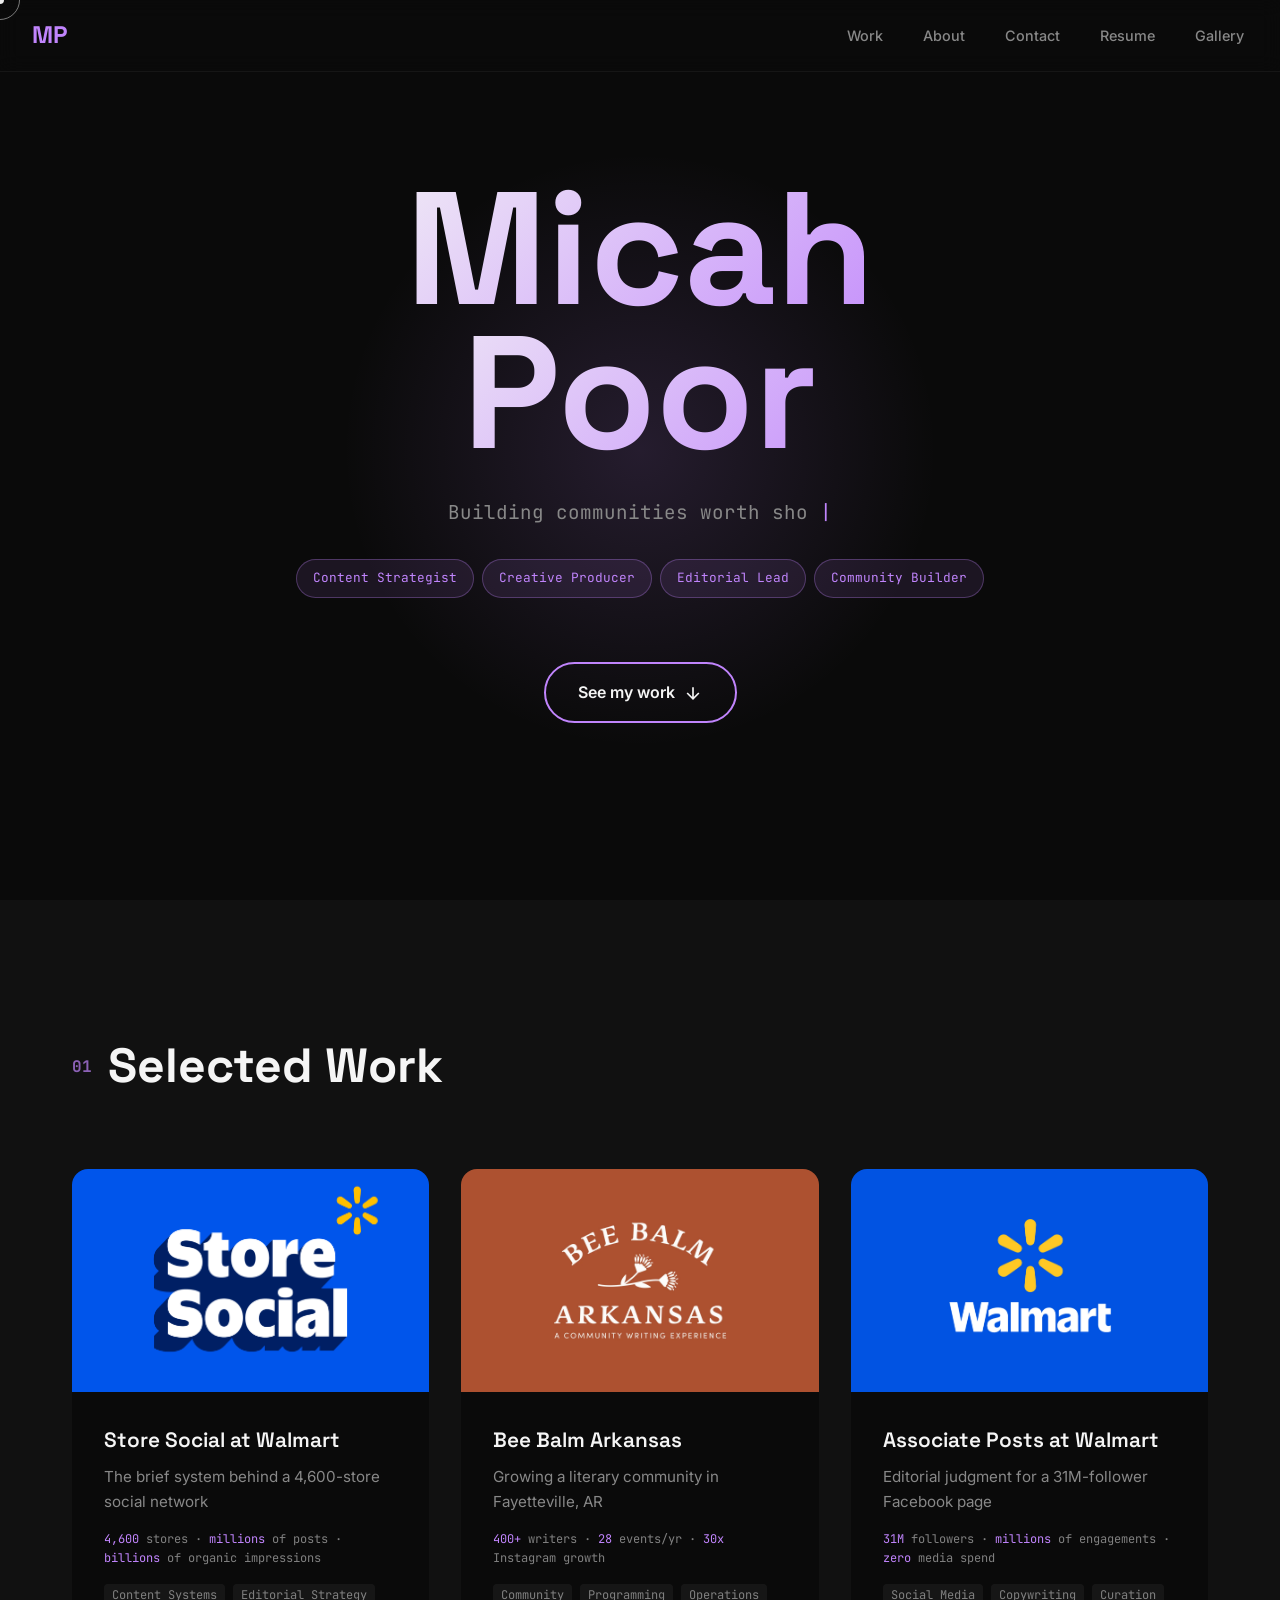
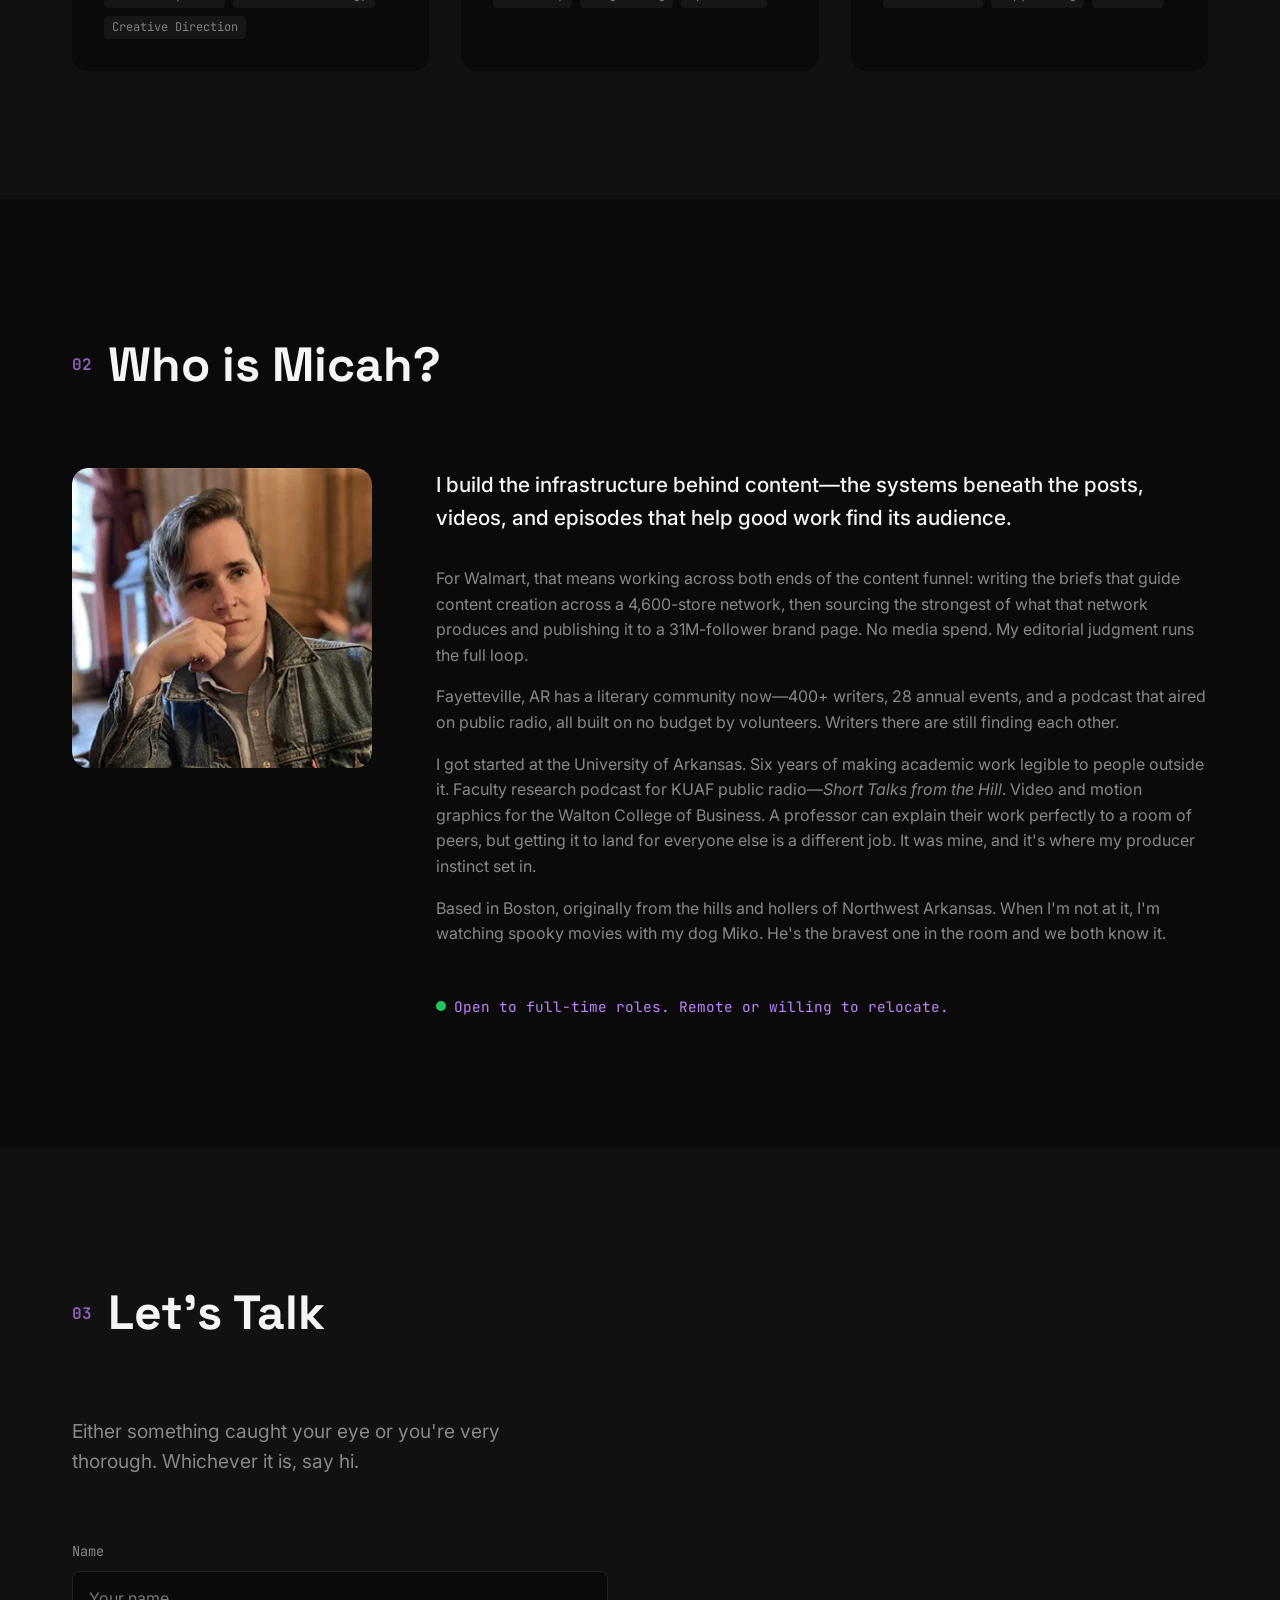
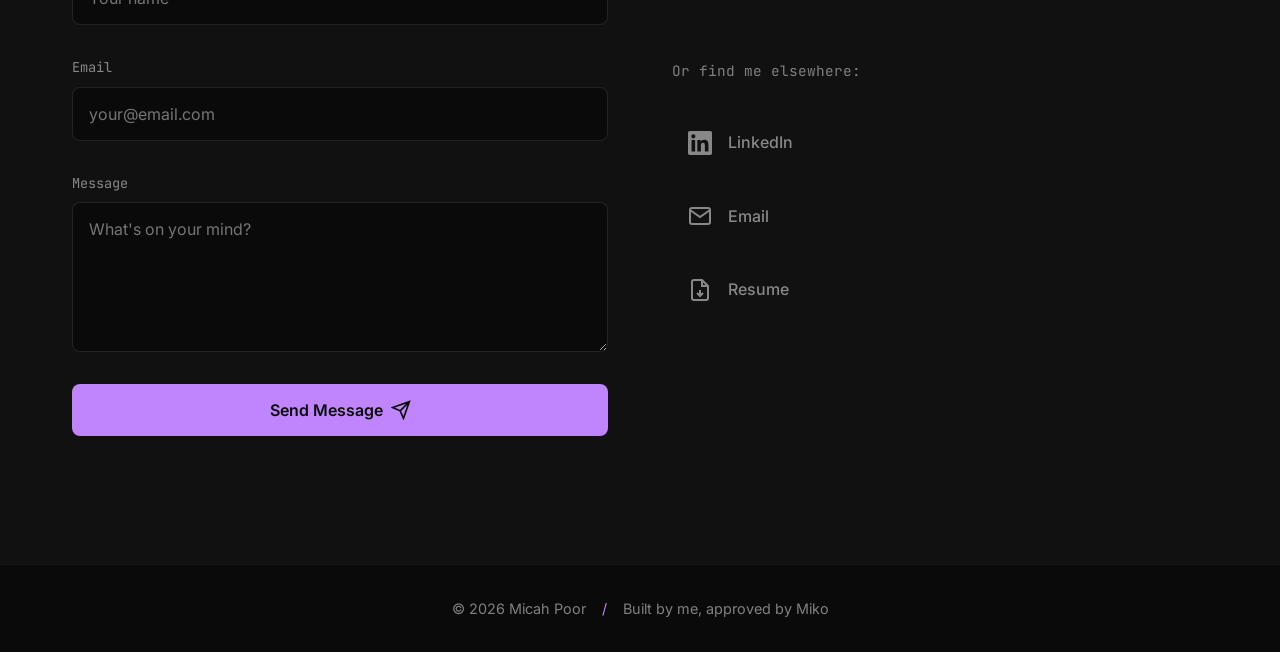
==== index.html @ 6f949e1d "Associate Posts subhead: Curation & Copywriting Co-Authored-By: Claude Opus 5.5 <noreply@anthropic.c" ====
<!DOCTYPE html>
<html lang="en">
<head>
    <meta charset="UTF-8">
    <meta name="viewport" content="width=device-width, initial-scale=1.0">
    <title>Micah Poor | Content Strategist & Producer</title>
    <meta name="description" content="Content strategist and creative producer. I build the editorial systems behind content and social media—the briefs, the brand voice, and the operations underneath. Based in Boston.">
    <meta property="og:title" content="Micah Poor | Content Strategist & Producer">
    <meta property="og:description" content="Content strategist and creative producer. I build the editorial systems behind content and social media—the briefs, the brand voice, and the operations underneath.">
    <meta property="og:type" content="website">
    <meta property="og:url" content="https://www.micahpoor.com">
    <meta property="og:image" content="https://www.micahpoor.com/assets/projects/og-v1.png">
    <meta property="og:image:width" content="1201">
    <meta property="og:image:height" content="631">
    <meta property="og:image:alt" content="Micah Poor—Content Strategist &amp; Producer">
    <meta name="twitter:card" content="summary_large_image">
    <meta name="twitter:title" content="Micah Poor | Content Strategist &amp; Producer">
    <meta name="twitter:description" content="Content strategist and creative producer. I build the editorial systems behind content and social media—the briefs, the brand voice, and the operations underneath.">
    <meta name="twitter:image" content="https://www.micahpoor.com/assets/projects/og-v1.png">
    <meta name="theme-color" content="#0a0a0a">
    <link rel="canonical" href="https://www.micahpoor.com/">
    <link rel="icon" href="/favicon.svg" type="image/svg+xml">
    <link rel="apple-touch-icon" href="/apple-touch-icon.png">
    <script type="application/ld+json">
    {
        "@context": "https://schema.org",
        "@type": "Person",
        "name": "Micah Poor",
        "url": "https://www.micahpoor.com",
        "jobTitle": "Content Strategist & Creative Producer",
        "address": {"@type": "PostalAddress", "addressLocality": "Boston", "addressRegion": "MA"},
        "alumniOf": "University of Arkansas",
        "sameAs": ["https://linkedin.com/in/micah-p"]
    }
    </script>
    <link rel="preconnect" href="https://fonts.googleapis.com">
    <link rel="preconnect" href="https://fonts.gstatic.com" crossorigin>
    <link href="https://fonts.googleapis.com/css2?family=Space+Grotesk:wght@400;500;600;700&family=Inter:wght@400;500;600&family=JetBrains+Mono:wght@400;500&display=swap" rel="stylesheet">
    <link rel="stylesheet" href="css/styles.css?v=20261011">
</head>
<body>
    <a href="#main" class="skip-link">Skip to content</a>

    <!-- Custom Cursor -->
    <div class="cursor" aria-hidden="true">
        <div class="cursor-dot"></div>
        <div class="cursor-ring"></div>
    </div>

    <!-- Navigation -->
    <nav class="nav">
        <a href="#" class="nav-logo magnetic">MP</a>
        <ul class="nav-links">
            <li><a href="#work" class="nav-link magnetic">Work</a></li>
            <li><a href="#about" class="nav-link magnetic">About</a></li>
            <li><a href="#contact" class="nav-link magnetic">Contact</a></li>
            <li><a href="assets/docs/micah-poor-resume.pdf?v=260831" class="nav-link magnetic" target="_blank" rel="noopener">Resume</a></li>
            <li><a href="gallery.html" class="nav-link magnetic">Gallery</a></li>
        </ul>
    </nav>

    <main id="main" tabindex="-1">

    <!-- Hero Section -->
    <section class="hero" id="hero">
        <div class="hero-content">
            <h1 class="hero-name">
                <span class="hero-name-line">Micah</span>
                <span class="hero-name-line">Poor</span>
            </h1>
            <p class="hero-tagline">
                <span class="typewriter"></span>
                <span class="typewriter-cursor">|</span>
            </p>
            <div class="hero-roles">
                <span class="role-pill">Content Strategist</span>
                <span class="role-pill">Creative Producer</span>
                <span class="role-pill">Editorial Lead</span>
                <span class="role-pill">Community Builder</span>
            </div>
            <a href="#work" class="hero-cta magnetic">
                <span>See my work</span>
                <svg width="20" height="20" viewBox="0 0 24 24" fill="none" stroke="currentColor" stroke-width="2">
                    <path d="M12 5v14M5 12l7 7 7-7"/>
                </svg>
            </a>
        </div>
        <div class="hero-glow"></div>
    </section>

    <!-- Selected Work Section -->
    <section class="work" id="work">
        <div class="container">
            <h2 class="section-title scroll-reveal">
                <span class="section-number">01</span>
                Selected Work
            </h2>
            <div class="work-grid">
                <article class="project-card scroll-reveal" data-project="store-social" tabindex="0" role="button" aria-label="View Store Social at Walmart project">
                    <div class="project-image">
                        <picture>
                            <source srcset="assets/projects/store-social-thumb-v4.webp" type="image/webp">
                            <img src="assets/projects/store-social-thumb-v4.webp" alt="" loading="lazy" width="1601" height="901">
                        </picture>
                        <div class="project-overlay">
                            <span class="project-view">View Project</span>
                        </div>
                    </div>
                    <div class="project-info">
                        <h3 class="project-title">Store Social at Walmart</h3>
                        <p class="project-desc">The brief system behind a 4,600-store social network</p>
                        <p class="card-stat"><em>4,600</em> stores · <em>millions</em> of posts · <em>billions</em> of organic impressions</p>
                        <div class="project-tags">
                            <span class="tag">Content Systems</span>
                            <span class="tag">Editorial Strategy</span>
                            <span class="tag">Creative Direction</span>
                        </div>
                    </div>
                </article>

                <article class="project-card scroll-reveal" data-project="bee-balm" tabindex="0" role="button" aria-label="View Bee Balm Arkansas project">
                    <div class="project-image">
                        <picture>
                            <source srcset="assets/projects/bee-balm-thumb-v2.webp" type="image/webp">
                            <img src="assets/projects/bee-balm-thumb-v2.jpg" alt="" loading="lazy" width="1600" height="1000">
                        </picture>
                        <div class="project-overlay">
                            <span class="project-view">View Project</span>
                        </div>
                    </div>
                    <div class="project-info">
                        <h3 class="project-title">Bee Balm Arkansas</h3>
                        <p class="project-desc">Growing a literary community in Fayetteville, AR</p>
                        <p class="card-stat"><em>400+</em> writers · <em>28</em> events/yr · <em>30x</em> Instagram growth</p>
                        <div class="project-tags">
                            <span class="tag">Community</span>
                            <span class="tag">Programming</span>
                            <span class="tag">Operations</span>
                        </div>
                    </div>
                </article>

                <article class="project-card scroll-reveal" data-project="writing" tabindex="0" role="button" aria-label="View Associate Posts at Walmart project">
                    <div class="project-image">
                        <picture>
                            <source srcset="assets/projects/walmart-thumb.webp" type="image/webp">
                            <img src="assets/projects/walmart-thumb.jpg" alt="" loading="lazy" width="3556" height="2000">
                        </picture>
                        <div class="project-overlay">
                            <span class="project-view">View Project</span>
                        </div>
                    </div>
                    <div class="project-info">
                        <h3 class="project-title">Associate Posts at Walmart</h3>
                        <p class="project-desc">Editorial judgment for a 31M-follower Facebook page</p>
                        <p class="card-stat"><em>31M</em> followers · <em>millions</em> of engagements · <em>zero</em> media spend</p>
                        <div class="project-tags">
                            <span class="tag">Social Media</span>
                            <span class="tag">Copywriting</span>
                            <span class="tag">Curation</span>
                        </div>
                    </div>
                </article>
            </div>
        </div>
    </section>

    <!-- About Section -->
    <section class="about" id="about">
        <div class="container">
            <h2 class="section-title scroll-reveal">
                <span class="section-number">02</span>
                Who is Micah?
            </h2>
            <div class="about-content">
                <div class="about-image-wrapper scroll-reveal">
                    <div class="about-image tilt-effect">
                        <picture>
                            <source srcset="assets/images/micah-headshot.webp" type="image/webp">
                            <img src="assets/images/micah-headshot.jpg" alt="Micah Poor" width="300" height="300">
                        </picture>
                        <div class="about-image-glow"></div>
                    </div>
                </div>
                <div class="about-text scroll-reveal">
                    <p class="about-intro">
                        I build the infrastructure behind content—the systems beneath the posts, videos, and episodes that help good work find its audience.
                    </p>
                    <p>
                        For Walmart, that means working across both ends of the content funnel: writing the briefs that guide content creation across a 4,600-store network, then sourcing the strongest of what that network produces and publishing it to a 31M-follower brand page. No media spend. My editorial judgment runs the full loop.
                    </p>
                    <p>
                        Fayetteville, AR has a literary community now—400+ writers, 28 annual events, and a podcast that aired on public radio, all built on no budget by volunteers. Writers there are still finding each other.
                    </p>
                    <p>
                        I got started at the University of Arkansas. Six years of making academic work legible to people outside it. Faculty research podcast for KUAF public radio—<em>Short Talks from the Hill</em>. Video and motion graphics for the Walton College of Business. A professor can explain their work perfectly to a room of peers, but getting it to land for everyone else is a different job. It was mine, and it's where my producer instinct set in.
                    </p>
                    <p>
                        Based in Boston, originally from the hills and hollers of Northwest Arkansas. When I'm not at it, I'm watching spooky movies with my dog <span class="miko-trigger">Miko</span>. He's the bravest one in the room and we both know it.
                    </p>
                    <div class="about-status">
                        <span class="status-indicator"></span>
                        <span>Open to full-time roles. Remote or willing to relocate.</span>
                    </div>
                </div>
            </div>
        </div>
    </section>

    <!-- Contact Section -->
    <section class="contact" id="contact">
        <div class="container">
            <h2 class="section-title scroll-reveal">
                <span class="section-number">03</span>
                Let's Talk
            </h2>
            <p class="contact-intro scroll-reveal">
                Either something caught your eye or you're very thorough. Whichever it is, say hi.
            </p>
            <div class="contact-content">
                <form class="contact-form scroll-reveal" action="https://formspree.io/f/xdaanyqz" method="POST">
                    <!-- Honeypot field - hidden from humans, bots will fill it -->
                    <input type="text" name="_gotcha" style="display:none" tabindex="-1" autocomplete="off">
                    <div class="form-group">
                        <label for="name">Name</label>
                        <input type="text" id="name" name="name" required placeholder="Your name">
                    </div>
                    <div class="form-group">
                        <label for="email">Email</label>
                        <input type="email" id="email" name="email" required placeholder="your@email.com">
                    </div>
                    <div class="form-group">
                        <label for="message">Message</label>
                        <textarea id="message" name="message" required placeholder="What's on your mind?"></textarea>
                    </div>
                    <button type="submit" class="submit-btn magnetic">
                        <span>Send Message</span>
                        <svg width="20" height="20" viewBox="0 0 24 24" fill="none" stroke="currentColor" stroke-width="2">
                            <path d="M22 2L11 13M22 2l-7 20-4-9-9-4 20-7z"/>
                        </svg>
                    </button>
                </form>
                <div class="contact-links scroll-reveal">
                    <p class="contact-alt">Or find me elsewhere:</p>
                    <div class="social-links">
                        <a href="https://linkedin.com/in/micah-p" class="social-link magnetic" target="_blank" rel="noopener">
                            <svg viewBox="0 0 24 24" fill="currentColor"><path d="M20.447 20.452h-3.554v-5.569c0-1.328-.027-3.037-1.852-3.037-1.853 0-2.136 1.445-2.136 2.939v5.667H9.351V9h3.414v1.561h.046c.477-.9 1.637-1.85 3.37-1.85 3.601 0 4.267 2.37 4.267 5.455v6.286zM5.337 7.433c-1.144 0-2.063-.926-2.063-2.065 0-1.138.92-2.063 2.063-2.063 1.14 0 2.064.925 2.064 2.063 0 1.139-.925 2.065-2.064 2.065zm1.782 13.019H3.555V9h3.564v11.452zM22.225 0H1.771C.792 0 0 .774 0 1.729v20.542C0 23.227.792 24 1.771 24h20.451C23.2 24 24 23.227 24 22.271V1.729C24 .774 23.2 0 22.222 0h.003z"/></svg>
                            <span>LinkedIn</span>
                        </a>
                        <a href="mailto:hello@micahpoor.com" class="social-link magnetic">
                            <svg viewBox="0 0 24 24" fill="none" stroke="currentColor" stroke-width="2"><path d="M4 4h16c1.1 0 2 .9 2 2v12c0 1.1-.9 2-2 2H4c-1.1 0-2-.9-2-2V6c0-1.1.9-2 2-2z"/><path d="M22 6l-10 7L2 6"/></svg>
                            <span>Email</span>
                        </a>
                        <a href="assets/docs/micah-poor-resume.pdf?v=260831" class="social-link magnetic" target="_blank" rel="noopener">
                            <svg viewBox="0 0 24 24" fill="none" stroke="currentColor" stroke-width="2"><path d="M14 2H6a2 2 0 0 0-2 2v16a2 2 0 0 0 2 2h12a2 2 0 0 0 2-2V8z"/><polyline points="14 2 14 8 20 8"/><line x1="12" y1="18" x2="12" y2="12"/><polyline points="9 15 12 18 15 15"/></svg>
                            <span>Resume</span>
                        </a>
                    </div>
                </div>
            </div>
        </div>
    </section>

    </main>

    <!-- Footer -->
    <footer class="footer">
        <div class="container">
            <p class="footer-text">
                <span>&copy; 2026 Micah Poor</span>
                <span class="footer-divider">/</span>
                <span>Built by me, approved by <span class="miko-trigger">Miko</span></span>
            </p>
        </div>
    </footer>

    <!-- Project Modal -->
    <div class="modal-overlay" id="modal-overlay">
        <div class="modal" role="dialog" aria-modal="true" aria-labelledby="modal-title" tabindex="-1">
            <div class="modal-close-wrapper">
                <button class="modal-close magnetic" aria-label="Close">
                    <svg width="24" height="24" viewBox="0 0 24 24" fill="none" stroke="currentColor" stroke-width="2">
                        <path d="M18 6L6 18M6 6l12 12"/>
                    </svg>
                </button>
            </div>
            <div class="modal-content" id="modal-content"></div>
        </div>
    </div>

    <script type="application/json" id="project-data">
    {
        "store-social": {
            "title": "Store Social at Walmart",
            "subtitle": "Content Systems & Editorial Strategy",
            "heroImage": "assets/projects/store-social-thumb-v4.webp",
            "description": "There are 4,600 Walmart store pages on Facebook and several hundred Instagram accounts. Each one is run by the associates who work there. I write the editorial briefs for that network, turning Walmart's national campaigns into simple assignments that thousands of associates with no marketing training can carry out inside their own stores.",
            "cardStat": "<em>4,600</em> stores · <em>millions</em> of posts · <em>billions</em> of organic impressions",
            "stats": [{"value": "4,600", "label": "Stores in the Network"}, {"value": "1,000+", "label": "Briefs Written"}],
            "role": "<span class=\"role-title\">Creative Producer</span> via<br>icreatives (2022–present)",
            "challenge": "Participation is voluntary. Nobody makes an associate post anything, so every assignment has to earn the time of someone with a shift to get back to.<br><br>I write the editorial layer of Store Social, the internal app those assignments live in: the briefs, and the pre-written copy that ships inside them. Captions are the easy part. The brief is where the work is, because it has to land in thousands of different stores at once, and it has to give an associate something they want to post.",
            "solution": "Inside Store Social, those briefs are published as Priorities. Each Priority has to do the work of an entire creative brief at a quick glance: what to post, when to post it, why it matters, and specific creative direction—what to feature, how to capture it, and what to leave out. Brand and IP guardrails are written in plain language instead of legalese.<br><br>How much latitude a Priority gives associates depends on the campaign. A licensed launch gets tighter guardrails. A prompt built around what's already on their shelves needs little direction at all. They know their store better than anyone. That call is mine, and it comes down to the same question every time: what will an associate actually <em>want</em> to post?",
            "examples": [
                {
                    "label": "Mother's Day Gifting 💐",
                    "stat": "Hundreds of posts across hundreds of stores",
                    "body": "How do you direct 4,600 stores, from the smallest Neighborhood Market to the largest Supercenter, when no two of them stock the same thing? Like this. Name a hero product and most of the network can't run it. So this one lets each store do what they do best: speak to their communities with product they actually have on their floor.",
                    "image": "assets/projects/mls/motherMLS.png",
                    "imageAlt": "Mother's Day Gifting priority brief in the Walmart Store Social app"
                },
                {
                    "label": "It's-a Mario Day 🍄",
                    "stat": "A five-day window, hundreds of stores",
                    "body": "Legal loves sending lists of things you can't do. But a list of can'ts doesn't tell you what to shoot. So every can't here is flipped into an actual shot. Legal's guidelines are at the bottom, so everyone wins.",
                    "image": "assets/projects/mls/marioMLS.png",
                    "imageAlt": "Mario Day priority brief in the Walmart Store Social app"
                },
                {
                    "label": "Show Off Your Pins 📌",
                    "stat": "The strongest per-post response of the three",
                    "body": "If you aren't deep in Walmart lore, you probably don't know that there's a whole history and culture of pin collecting. Ask any associate and they'll be more than happy to show off theirs. That's where the real magic happens—the intersection between what content the brand needs and what associates are already passionate about.",
                    "image": "assets/projects/mls/pinsMLS.webp",
                    "imageAlt": "Show Off Your Pins priority brief in the Walmart Store Social app"
                }
            ],
            "outcome": "Since 2022, stores have published millions of posts on Facebook and Instagram. A six-figure share of them trace back to the Priorities I authored, and the highest-volume Priority drove several thousand posts on its own.<br><br>Those Priorities shape and expand the pool the national page draws from, and the rest of it surfaces by monitoring what stores post on their own. <a href='javascript:void(0)' onclick='openProject(\"writing\")' style='color:var(--accent);text-decoration:underline;'>Associate Posts at Walmart ↗</a> picks up at the other end, choosing which of that work will land with a national audience.",
            "tools": ["Sprinklr", "Meta Business Suite", "Airtable", "Figma"]
        },
        "bee-balm": {
            "title": "Bee Balm Arkansas",
            "subtitle": "Literary Community Arts Organization",
            "heroImage": "assets/projects/bee-balm-thumb-v2.webp",
            "description": "Bee Balm Arkansas is a Fayetteville writing community founded by Julia Paganelli Marín—poet, author, and, most importantly, my friend. It's a place to try writing again, free from submission cycles and the pressure to publish. I walked into the inaugural workshop in October 2022 looking for community as much as craft, and found both.",
            "cardStat": "<em>400+</em> writers · <em>28</em> events/yr · <em>30x</em> Instagram growth",
            "stats": [{"value": "400+", "label": "Writers Engaged"}, {"value": "28", "label": "Events per Year"}, {"value": "30x", "label": "Instagram Growth"}],
            "role": "<span style='white-space:nowrap;letter-spacing:0.02em'><span class=\"role-title\">Associate Director</span>, Volunteer</span><br>(Aug 2023 – Sep 2024)",
            "challenge": "Writing culture often collapses into one loop: write, revise, submit, wait, get rejected, repeat. Bee Balm was built to sit outside it. What if writing were about self-discovery and connection instead of publication? The idea worked. Writers who'd burned out on the cycle, or quit writing altogether, came back—and brought others with them.<br><br>But as the community grew past Julia's immediate circle, she was carrying the whole organization herself: workshops, communications, logistics, outside relationships, all of it.",
            "solution": "As Associate Director, I took a lot of that off her plate. That freed her up for what she does best—building workshops, writing grants, and dreaming bigger.<br><br>The rest of our volunteer team was five folks: a Communications Manager and four program hosts. I kept us organized, made sure everyone had what they needed, and mentored the hosts. Julia and I designed the annual calendar of Revision Nights, Drafting Nights, and Open Mics. I built two programs from scratch: Revision Nights and the podcast, Bee Balm Presents.",
            "examples": [
                {
                    "label": "Revision Nights",
                    "body": "As the community grew, we noticed a gap. Workshops gave writers a place to learn and generate, and Open Mics gave them a place to share. But there was nowhere to improve what they'd already written.<br><br>I founded and piloted the format, secured The Graduate Hotel as the venue, and set the structure: monthly, free, open to the public, drop in and out as you like. Bring whatever you're working on—poetry, prose, a snippet of something longer—and take the feedback that's useful to you. About 12 writers came to a typical session.<br><br>Writing critique has a reputation for being a little... harsh. We flipped that. At Revision Nights, critique worked as connection and collaboration rather than judgment. People brought work that was often deeply personal, and trading feedback on it is how strangers became regulars, and regulars became friends. Making room for that was a big part of my job."
                },
                {
                    "label": "Bee Balm Presents",
                    "body": "In most poetry scenes, you get on a podcast once you're already published: once you're a name, or a publisher wants to market you. We weren't interested in gatekeeping. If you have a voice, you deserve to be heard, and who better to hear it than your neighbors? Bee Balm Presents gave our writers that audience, brought in voices from outside the Bee Balm circle, and shared poetry with the wider community.<br><br>I pitched the show and, since audio production was my background, built the operation around it: format, guest sourcing, editing, logistics, and marketing. Julia hosted. Each guest read a favorite poem in one episode, then came back in a bonus episode to read their own work—the same voice in two registers. We produced it in partnership with KUAF public radio, which broadcast select episodes.<br><br>Broadcasting copyrighted poetry meant clearing rights, and no process for that existed. So I built one: for every poem we aired, I tracked down the rights holder, made contact, and got written permission before the episode went out. Guests reading their own work signed off too, the same as any published poet. Every poem in the series was cleared.",
                    "videoLabel": "Bee Balm Presents—Sara Schellenberg",
                    "video": "assets/projects/011-bbp_sara_STORY-v2.mp4",
                    "poster": "assets/projects/bbp-logo_arched-Plain_v2.png",
                    "link": "https://open.spotify.com/show/6Sl6PCrHiPInlGUTPvpzla",
                    "linkLabel": "↗ Listen on Spotify"
                }
            ],
            "outcome": "By September 2024, Bee Balm had grown to more than 400 writers and a full calendar of events, all of it volunteer-run with almost no operating budget. Today, Open Mics, Drafting Nights, Revision Nights, and workshops are all still running. The part I'm proudest of? Writers are still finding their voice in Fayetteville.",
            "tools": ["Adobe Audition", "Adobe Illustrator", "Adobe After Effects", "Canva", "Meta Business Suite", "WordPress", "Asana", "Google Workspace"]
        },
        "writing": {
            "title": "Associate Posts at Walmart",
            "subtitle": "Curation & Copywriting",
            "heroImage": "assets/projects/walmart-thumb.webp",
            "description": "Walmart's national Facebook page has 31 million followers. I choose which associate posts from <a href='javascript:void(0)' onclick='openProject(\"store-social\")' style='color:var(--accent);text-decoration:underline;'>Store Social ↗</a> go in front of them, and write the copy that carries each one.",
            "cardStat": "<em>31M</em> followers · <em>millions</em> of engagements · <em>zero</em> media spend",
            "stats": [{"value": "31M", "label": "FB Followers"}, {"value": "3–5", "label": "Posts per Week"}, {"value": "50%", "label": "Hit 1M+ Impressions"}],
            "role": "<span class=\"role-title\">Creative Producer</span> via<br>icreatives (2022–present)",
            "challenge": "Associate content did well on local pages. The open question was whether it could hold up in front of 31 million people. Resharing it nationally was new. It had no format, voice, or selection criteria to inherit. So I tested my way toward all three: photo against video, polished against raw, corporate voice against human. What held up became the editorial standard for national store-content posts.<br><br>The daily work is judgment. With thousands of stores posting, my job is spotting the posts that'll resonate with a much bigger audience. Whether it's nostalgia, a cultural reference, or a cheeky personality that comes through the screen, the best ones feel local, even at national scale. Then I write copy that doesn't corporate them to death. Too much copy and it reads like an ad. Too little and the brand has no voice.",
            "solution": "Social media algorithms are a moving target inside a black box. What works for one post might not work for the next, and I'm convinced social is more alchemy than science. But across hundreds of posts, a few patterns held.<br><br>Photos beat video. Raw beat polished. Human beat corporate. The standard grew out of those results: posts almost always feature associates, copy leans short and easy to scroll, and emoji work as accents that help tell the story. Each week I pull from what stores have posted across the 4,600 pages in Sprinklr.<br><br>The five posts below show my standard at work, and a couple of times I broke it on purpose.",
            "examples": [
                {
                    "label": "Hey, you found us 👀",
                    "stat": "Tens of millions of impressions · top post of the run",
                    "body": "An associate turned a last-chance sale into a scavenger hunt. Promos usually read like ads, so normally I'd pass. But here the game came first and the sale second. The caption keeps that order: \"Hey, you found us 👀\" rewards the reader for playing along, and only then does the pitch show up. It became the top post of the run.",
                    "image": "assets/images/topPost.webp",
                    "imageAlt": "Hey, you found us 👀",
                    "link": "https://www.facebook.com/photo.php?fbid=1341276151364720&set=a.711608784331463&type=3"
                },
                {
                    "label": "okay but... 🐆 or ♥️",
                    "stat": "Strongest engagement rate of the run",
                    "body": "Video usually loses to photos, but this associate's Valentine's pitch did all the selling on its own. I wrote the caption to carry her wink to the national page and get people talking. \"okay but... 🐆 or ♥️\" sounds like a person, not a brand, and hands the audience a question they can answer with one emoji. People answered. It had the strongest engagement rate of the run.",
                    "image": "assets/images/okay but....webp",
                    "imageAlt": "okay but... 🐆 or ♥️",
                    "link": "https://www.facebook.com/reel/1508464196921370/"
                },
                {
                    "label": "just us waiting for vol. 2 👀",
                    "stat": "Merch launch · timed to the final season",
                    "body": "Associates at several stores posted with the new Stranger Things merch. I pulled their photos into one post and turned each one on its head, a nod to the show's Upside Down. The caption talks like a fan and never names the show: \"just us waiting for vol. 2 👀.\" The photos already made the reference, so most of the editorial work happened before the writing.",
                    "image": "assets/images/just waiting for vol. 2.webp",
                    "imageAlt": "just us waiting for vol. 2 👀",
                    "link": "https://www.facebook.com/711609004331441/posts/1356977246461277"
                },
                {
                    "label": "Back to School Essentials",
                    "stat": "Back to school · top 10 for impressions",
                    "body": "Every back-to-school list has that one wildcard. I pulled four photos from different stores, lined them up, and slipped a kayak in at the end like it belonged there. The caption plays it straight until it can't. \"Honestly... we're not asking questions.\" Deadpan only works if you commit to the bit, so I wrote every line before the punchline with a straight face.",
                    "image": "assets/images/back to school essentials.webp",
                    "imageAlt": "Back to School Essentials",
                    "link": "https://www.facebook.com/711609004331441/posts/1245353880956948"
                },
                {
                    "label": "If you know you know... 🎶🐸🐯🐶",
                    "stat": "4,400+ comments",
                    "body": "If you're a fellow millennial, the jingle is probably already in your head. For everyone else: Zoo Pals are animal-shaped paper plates with a <em>very</em> catchy commercial. I didn't explain any of that. A music note for the jingle, three animals for the plates, and \"if you know you know.\" I trusted the audience to be in the know, and they were. The comments proved it at length: people reminiscing about the plates, deciding they needed some, and reciting the jingle from memory like sleeper agents.",
                    "image": "assets/images/if you know you know.webp",
                    "imageAlt": "If you know you know... 🎶🐸🐯🐶",
                    "link": "https://www.facebook.com/711609004331441/posts/1097845749041096"
                }
            ],
            "outcome": "Across hundreds of curated, organic posts, store content drove millions of engagements with zero media spend. My takeaway: Walmart's best creators are already wearing the vest.",
            "tools": ["Sprinklr", "Google Docs", "Airtable"]
        }
    }
    </script>
    <script src="js/main.js?v=20261011" defer></script>
</body>
</html>
---- css/styles.css ----
/* ===== CSS CUSTOM PROPERTIES ===== */
:root {
    /* Colors */
    --bg-primary: #0a0a0a;
    --bg-secondary: #111111;
    --text-primary: #f5f5f5;
    --text-secondary: #888888;
    --text-muted: #808080;
    --accent: #c084fc;
    --accent-bright: #e879f9;
    --accent-dim: #9333ea;

    /* Typography */
    --font-display: 'Space Grotesk', sans-serif;
    --font-body: 'Inter', sans-serif;
    --font-mono: 'JetBrains Mono', monospace;

    /* Spacing */
    --space-xs: 0.5rem;
    --space-sm: 1rem;
    --space-md: 2rem;
    --space-lg: 4rem;
    --space-xl: 8rem;

    /* Transitions */
    --transition-fast: 150ms ease;
    --transition-base: 300ms ease;
    --transition-slow: 500ms ease;

    /* Border Radius */
    --radius-sm: 4px;
    --radius-md: 8px;
    --radius-lg: 16px;
    --radius-full: 9999px;
}

/* ===== RESET & BASE ===== */
*, *::before, *::after {
    box-sizing: border-box;
    margin: 0;
    padding: 0;
}

html {
    scroll-behavior: smooth;
    font-size: 16px;
}

body {
    font-family: var(--font-body);
    background: var(--bg-primary);
    color: var(--text-primary);
    line-height: 1.6;
    overflow-x: hidden;
}

a {
    color: var(--accent);
    text-decoration: none;
}

a:hover {
    color: var(--accent-bright);
}

img {
    max-width: 100%;
    height: auto;
    display: block;
}

button {
    font-family: inherit;
    cursor: pointer;
}

/* ===== SKIP LINK ===== */
/* Offscreen until focused, then pinned over the nav. */
.skip-link {
    position: fixed;
    top: 0;
    left: var(--space-md);
    z-index: 1001;
    transform: translateY(-120%);
    padding: var(--space-xs) var(--space-sm);
    background: var(--accent);
    color: var(--bg-primary);
    font-weight: 600;
    border-radius: 0 0 var(--radius-md) var(--radius-md);
    transition: transform var(--transition-fast);
}

.skip-link:focus {
    transform: translateY(0);
    color: var(--bg-primary);
}

#main:focus {
    outline: none;
}

/* ===== CUSTOM CURSOR ===== */
/* Opt-in only: html.custom-cursor is added by JS on fine-pointer devices, so a
   script failure never leaves visitors without any cursor at all. */
.cursor {
    display: none;
    pointer-events: none;
    position: fixed;
    top: 0;
    left: 0;
    z-index: 9999;
    mix-blend-mode: difference;
}

html.custom-cursor .cursor {
    display: block;
}

html.custom-cursor body,
html.custom-cursor button,
html.custom-cursor .project-card {
    cursor: none;
}

.cursor-dot {
    width: 8px;
    height: 8px;
    background: var(--text-primary);
    border-radius: 50%;
    position: absolute;
    transform: translate(-50%, -50%);
    transition: transform var(--transition-fast), width var(--transition-fast), height var(--transition-fast);
}

.cursor-ring {
    width: 40px;
    height: 40px;
    border: 1px solid var(--text-primary);
    border-radius: 50%;
    position: absolute;
    transform: translate(-50%, -50%);
    transition: transform var(--transition-base), width var(--transition-base), height var(--transition-base), border-color var(--transition-base);
    opacity: 0.5;
}

.cursor.hover .cursor-dot {
    transform: translate(-50%, -50%) scale(2);
}

.cursor.hover .cursor-ring {
    width: 60px;
    height: 60px;
    border-color: var(--accent);
    opacity: 1;
}

/* Hide cursor on touch/hybrid devices */
@media (hover: none), (pointer: coarse) {
    .cursor { display: none; }
    body { cursor: auto; }
    button { cursor: pointer; }
}

/* ===== LAYOUT ===== */
.container {
    max-width: 1200px;
    margin: 0 auto;
    padding: 0 var(--space-md);
}

section {
    padding: var(--space-xl) 0;
}

/* ===== NAVIGATION ===== */
.nav {
    position: fixed;
    top: 0;
    left: 0;
    right: 0;
    z-index: 100;
    display: flex;
    justify-content: space-between;
    align-items: center;
    padding: var(--space-sm) var(--space-md);
    background: rgba(10, 10, 10, 0.8);
    backdrop-filter: blur(10px);
    border-bottom: 1px solid rgba(255, 255, 255, 0.05);
}

.nav-logo {
    font-family: var(--font-display);
    font-size: 1.5rem;
    font-weight: 700;
    color: var(--accent);
    transition: transform var(--transition-base);
}

.nav-links {
    display: flex;
    gap: var(--space-md);
    list-style: none;
}

.nav-link {
    font-size: 0.9rem;
    font-weight: 500;
    color: var(--text-secondary);
    transition: color var(--transition-base);
    position: relative;
    /* Padding is the touch target, not decoration: the text is only 15px tall,
       which is under the 24px WCAG 2.5.8 minimum on its own. */
    display: inline-block;
    padding: 0.5rem 0.25rem;
}

.nav-link::after {
    content: '';
    position: absolute;
    bottom: 0.25rem;
    left: 0.25rem;
    width: 0;
    height: 2px;
    background: var(--accent);
    transition: width var(--transition-base);
}

.nav-link:hover,
.nav-link.active {
    color: var(--text-primary);
}

.nav-link:hover::after,
.nav-link.active::after {
    width: calc(100% - 0.5rem);
}

/* ===== HERO SECTION ===== */
.hero {
    min-height: 100vh;
    display: flex;
    align-items: center;
    justify-content: center;
    position: relative;
    overflow: hidden;
}

.hero-content {
    text-align: center;
    z-index: 1;
}

.hero-name {
    font-family: var(--font-display);
    font-size: clamp(3rem, 15vw, 10rem);
    font-weight: 700;
    line-height: 0.9;
    margin-bottom: var(--space-md);
}

.hero-name-line {
    display: block;
    background: linear-gradient(135deg, var(--text-primary) 0%, var(--accent) 50%, var(--accent-bright) 100%);
    -webkit-background-clip: text;
    -webkit-text-fill-color: transparent;
    background-clip: text;
    animation: gradient-shift 8s ease infinite;
    background-size: 200% 200%;
}

@keyframes gradient-shift {
    0%, 100% { background-position: 0% 50%; }
    50% { background-position: 100% 50%; }
}

.hero-tagline {
    font-family: var(--font-mono);
    font-size: clamp(0.8rem, 3.5vw, 1.2rem);
    color: var(--text-secondary);
    margin-bottom: var(--space-md);
    min-height: 1.5em;
}

.typewriter-cursor {
    animation: blink 1s step-end infinite;
    color: var(--accent);
}

@keyframes blink {
    50% { opacity: 0; }
}

.hero-roles {
    display: flex;
    flex-wrap: wrap;
    justify-content: center;
    gap: var(--space-xs);
    margin-bottom: var(--space-lg);
    transition: opacity 0.5s ease, transform 0.5s ease;
}

/* Hidden for the reveal animation only while JS is actually running */
html.js .hero-roles:not(.revealed) {
    opacity: 0;
    transform: translateY(10px);
}

.role-pill {
    font-family: var(--font-mono);
    font-size: 0.8rem;
    padding: var(--space-xs) var(--space-sm);
    background: rgba(192, 132, 252, 0.1);
    border: 1px solid rgba(192, 132, 252, 0.3);
    border-radius: var(--radius-full);
    color: var(--accent);
    transition: all var(--transition-base);
}

.role-pill:hover {
    background: rgba(192, 132, 252, 0.2);
    border-color: var(--accent);
    transform: translateY(-2px);
}

.hero-cta {
    display: inline-flex;
    align-items: center;
    gap: var(--space-xs);
    font-weight: 600;
    color: var(--text-primary);
    padding: var(--space-sm) var(--space-md);
    border: 2px solid var(--accent);
    border-radius: var(--radius-full);
    transition: all var(--transition-base);
}

.hero-cta:hover {
    background: var(--accent);
    color: var(--bg-primary);
    transform: translateY(-3px);
    box-shadow: 0 10px 30px rgba(192, 132, 252, 0.3);
}


.hero-glow {
    position: absolute;
    width: 600px;
    height: 600px;
    background: radial-gradient(circle, rgba(192, 132, 252, 0.15) 0%, transparent 70%);
    border-radius: 50%;
    top: 50%;
    left: 50%;
    transform: translate(-50%, -50%);
    pointer-events: none;
    animation: pulse-glow 4s ease-in-out infinite;
}

@keyframes pulse-glow {
    0%, 100% { transform: translate(-50%, -50%) scale(1); opacity: 0.5; }
    50% { transform: translate(-50%, -50%) scale(1.1); opacity: 0.8; }
}

/* ===== SECTION TITLES ===== */
.section-title {
    font-family: var(--font-display);
    font-size: clamp(2rem, 5vw, 3rem);
    font-weight: 700;
    margin-bottom: var(--space-lg);
    display: flex;
    align-items: center;
    gap: var(--space-sm);
}

.section-number {
    font-family: var(--font-mono);
    font-size: 1rem;
    color: var(--accent);
    opacity: 0.7;
}

/* ===== WORK SECTION ===== */
.work {
    background: var(--bg-secondary);
}

.work-grid {
    display: grid;
    grid-template-columns: repeat(auto-fit, minmax(min(100%, 320px), 1fr));
    gap: var(--space-md);
}

.project-card {
    background: var(--bg-primary);
    border-radius: var(--radius-lg);
    overflow: hidden;
    transition: all var(--transition-base);
    cursor: pointer;
    position: relative;
}

.project-card::before {
    content: '';
    position: absolute;
    inset: 0;
    border-radius: var(--radius-lg);
    padding: 2px;
    background: linear-gradient(135deg, transparent, var(--accent), transparent);
    -webkit-mask: linear-gradient(#fff 0 0) content-box, linear-gradient(#fff 0 0);
    mask: linear-gradient(#fff 0 0) content-box, linear-gradient(#fff 0 0);
    -webkit-mask-composite: xor;
    mask-composite: exclude;
    opacity: 0;
    transition: opacity var(--transition-base);
}

.project-card:hover {
    transform: translateY(-8px);
    box-shadow: 0 20px 40px rgba(0, 0, 0, 0.4);
}

.project-card:hover::before {
    opacity: 1;
}

.project-image {
    position: relative;
    aspect-ratio: 16/10;
    overflow: hidden;
    background: var(--bg-secondary);
}

.project-image img {
    width: 100%;
    height: 100%;
    object-fit: cover;
    transition: transform var(--transition-slow);
}

.project-card:hover .project-image img {
    transform: scale(1.05);
}

.project-overlay {
    position: absolute;
    inset: 0;
    background: rgba(10, 10, 10, 0.8);
    display: flex;
    align-items: center;
    justify-content: center;
    opacity: 0;
    transition: opacity var(--transition-base);
}

.project-card:hover .project-overlay {
    opacity: 1;
}

.project-view {
    font-family: var(--font-mono);
    font-size: 0.9rem;
    color: var(--accent);
    padding: var(--space-xs) var(--space-sm);
    border: 1px solid var(--accent);
    border-radius: var(--radius-sm);
}

.project-info {
    padding: var(--space-md);
}

.project-title {
    font-family: var(--font-display);
    font-size: 1.3rem;
    font-weight: 600;
    margin-bottom: var(--space-xs);
}

.project-desc {
    color: var(--text-secondary);
    font-size: 0.95rem;
    margin-bottom: var(--space-sm);
}

.project-tags {
    display: flex;
    flex-wrap: wrap;
    gap: var(--space-xs);
}

.tag {
    font-family: var(--font-mono);
    font-size: 0.75rem;
    color: var(--text-muted);
    padding: 2px 8px;
    background: rgba(255, 255, 255, 0.05);
    border-radius: var(--radius-sm);
}

/* ===== ABOUT SECTION ===== */
.about-content {
    display: grid;
    grid-template-columns: 300px 1fr;
    gap: var(--space-lg);
    align-items: start;
}

@media (max-width: 768px) {
    .about-content {
        grid-template-columns: 1fr;
    }

    .about-image-wrapper {
        justify-self: center;
    }
}

.about-image {
    position: relative;
    border-radius: var(--radius-lg);
    overflow: hidden;
    transition: transform var(--transition-base);
}

.about-image img {
    width: 300px;
    height: 300px;
    object-fit: cover;
    border-radius: var(--radius-lg);
}

.about-image-glow {
    position: absolute;
    inset: -20px;
    background: radial-gradient(circle, rgba(192, 132, 252, 0.3) 0%, transparent 70%);
    opacity: 0;
    transition: opacity var(--transition-base);
    pointer-events: none;
}

.about-image:hover .about-image-glow {
    opacity: 1;
}

.about-text p {
    margin-bottom: var(--space-sm);
    color: var(--text-secondary);
}

.about-intro {
    font-size: 1.3rem;
    font-weight: 500;
    color: var(--text-primary) !important;
    margin-bottom: var(--space-md) !important;
}

.about-status {
    display: inline-flex;
    align-items: center;
    gap: var(--space-xs);
    margin-top: var(--space-md);
    font-family: var(--font-mono);
    font-size: 0.9rem;
    color: var(--accent);
}

.status-indicator {
    width: 10px;
    height: 10px;
    background: #22c55e;
    border-radius: 50%;
    animation: pulse 2s ease infinite;
}

@keyframes pulse {
    0%, 100% { box-shadow: 0 0 0 0 rgba(34, 197, 94, 0.4); }
    50% { box-shadow: 0 0 0 8px rgba(34, 197, 94, 0); }
}

/* ===== CONTACT SECTION ===== */
.contact {
    background: var(--bg-secondary);
}

.contact-intro {
    font-size: 1.2rem;
    color: var(--text-secondary);
    margin-bottom: var(--space-lg);
    max-width: 500px;
}

.contact-content {
    display: grid;
    grid-template-columns: 1fr 1fr;
    gap: var(--space-lg);
}

@media (max-width: 768px) {
    .contact-content {
        grid-template-columns: 1fr;
    }
}

.contact-form {
    display: flex;
    flex-direction: column;
    gap: var(--space-md);
}

.form-group {
    display: flex;
    flex-direction: column;
    gap: var(--space-xs);
}

.form-group label {
    font-family: var(--font-mono);
    font-size: 0.85rem;
    color: var(--text-secondary);
}

.form-group input,
.form-group textarea {
    font-family: var(--font-body);
    font-size: 1rem;
    padding: var(--space-sm);
    background: var(--bg-primary);
    border: 1px solid rgba(255, 255, 255, 0.1);
    border-radius: var(--radius-md);
    color: var(--text-primary);
    transition: border-color var(--transition-base), box-shadow var(--transition-base);
}

.form-group input:focus,
.form-group textarea:focus {
    outline: none;
    border-color: var(--accent);
    box-shadow: 0 0 0 3px rgba(192, 132, 252, 0.1);
}

.form-group textarea {
    min-height: 150px;
    resize: vertical;
}

.submit-btn {
    display: inline-flex;
    align-items: center;
    justify-content: center;
    gap: var(--space-xs);
    font-size: 1rem;
    font-weight: 600;
    padding: var(--space-sm) var(--space-md);
    background: var(--accent);
    color: var(--bg-primary);
    border: none;
    border-radius: var(--radius-md);
    transition: all var(--transition-base);
}

.submit-btn:hover {
    background: var(--accent-bright);
    transform: translateY(-2px);
    box-shadow: 0 10px 30px rgba(192, 132, 252, 0.3);
}

.contact-links {
    display: flex;
    flex-direction: column;
    justify-content: center;
}

.contact-alt {
    font-family: var(--font-mono);
    font-size: 0.9rem;
    color: var(--text-muted);
    margin-bottom: var(--space-md);
}

.social-links {
    display: flex;
    flex-direction: column;
    gap: var(--space-sm);
}

.social-link {
    display: inline-flex;
    align-items: center;
    gap: var(--space-sm);
    font-weight: 500;
    color: var(--text-secondary);
    padding: var(--space-sm);
    border-radius: var(--radius-md);
    transition: all var(--transition-base);
}

.social-link:hover {
    color: var(--text-primary);
    background: rgba(255, 255, 255, 0.05);
    transform: translateX(8px);
}

.social-link svg {
    width: 24px;
    height: 24px;
    transition: color var(--transition-base);
}

.social-link:hover svg {
    color: var(--accent);
}

/* ===== FOOTER ===== */
.footer {
    padding: var(--space-md) 0;
    border-top: 1px solid rgba(255, 255, 255, 0.05);
}

.footer-text {
    text-align: center;
    font-size: 0.9rem;
    color: var(--text-muted);
    display: flex;
    justify-content: center;
    align-items: center;
    gap: var(--space-sm);
    flex-wrap: wrap;
}

.footer-divider {
    color: var(--accent);
}

/* ===== MODAL ===== */
.modal-overlay {
    position: fixed;
    inset: 0;
    background: rgba(10, 10, 10, 0.95);
    z-index: 1000;
    display: flex;
    align-items: center;
    justify-content: center;
    padding: var(--space-md);
    opacity: 0;
    visibility: hidden;
    /* visibility is stepped, not interpolated. Transitioning it leaves the
       dialog computed as hidden at the moment focus is requested, and a hidden
       element cannot take focus -- which is what focusModalWhenVisible() has
       been retrying around. Flip it instantly on open; delay it on close so
       the fade still plays out before the dialog becomes unreachable. */
    transition: opacity var(--transition-base), visibility 0s var(--transition-base);
}

.modal-overlay.active {
    opacity: 1;
    visibility: visible;
    transition: opacity var(--transition-base), visibility 0s;
}

.modal {
    background: var(--bg-secondary);
    border-radius: var(--radius-lg);
    max-width: 800px;
    width: 100%;
    max-height: 90vh;
    overflow-y: auto;
    position: relative;
    transform: translateY(20px);
    transition: transform var(--transition-base);
}

.modal-overlay.active .modal {
    transform: translateY(0);
}

.modal-close-wrapper {
    position: sticky;
    top: 0;
    z-index: 10;
    height: 0;
    overflow: visible;
    display: flex;
    justify-content: flex-end;
}

.modal-close {
    position: relative;
    margin: var(--space-sm) var(--space-sm) 0 0;
    width: 40px;
    height: 40px;
    display: flex;
    align-items: center;
    justify-content: center;
    background: rgba(255, 255, 255, 0.1);
    border: none;
    border-radius: 50%;
    color: var(--text-primary);
    transition: all var(--transition-base);
    z-index: 10;
}

.modal-close:hover {
    background: var(--accent);
    color: var(--bg-primary);
}

.modal-content,
#modal-content {
    padding: 0;
}

.modal-hero {
    width: 100%;
    aspect-ratio: 16/9;
    object-fit: cover;
    border-radius: var(--radius-lg) var(--radius-lg) 0 0;
    background: var(--bg-primary);
    display: block;
}

.modal-title {
    font-family: var(--font-display);
    font-size: 2rem;
    font-weight: 700;
    margin-bottom: var(--space-xs);
}

.modal-subtitle {
    font-family: var(--font-mono);
    font-size: 0.9rem;
    color: var(--accent);
    margin-bottom: 1.5rem;
}

/* ===== CARD STAT LINE ===== */
.card-stat {
    font-family: var(--font-mono);
    font-size: 0.75rem;
    color: var(--text-muted);
    margin-bottom: var(--space-sm);
}

.card-stat em {
    font-style: normal;
    color: var(--accent);
}

/* ===== MODAL ZONE: HEADER (full-width) ===== */
.modal-zone-header {
    background: var(--bg-secondary);
    padding: 2.5rem 2.5rem 2rem;
}

.header-meta {
    display: flex;
    align-items: flex-start;
    gap: 2rem;
    flex-wrap: wrap;
    padding-top: 1.25rem;
    border-top: 1px solid rgba(255, 255, 255, 0.06);
}

.meta-role {
    font-family: var(--font-mono);
    font-size: 0.75rem;
    color: var(--text-muted);
    text-transform: uppercase;
    letter-spacing: 0.08em;
    line-height: 1.6;
    flex: 1;
    min-width: 160px;
}

.meta-stats {
    display: flex;
    gap: 2rem;
    flex-wrap: wrap;
}

.stat-value {
    display: block;
    font-family: var(--font-display);
    font-size: 1.25rem;
    font-weight: 700;
    color: var(--accent);
    line-height: 1;
    margin-bottom: 3px;
}

.stat-label {
    display: block;
    font-family: var(--font-mono);
    font-size: 0.75rem;
    color: var(--text-muted);
    text-transform: uppercase;
    letter-spacing: 0.08em;
}

/* ===== MODAL ZONES: TWO-COLUMN ===== */
.modal-zone {
    display: grid;
    grid-template-columns: 148px 1fr;
}

.modal-zone-a { background: #111111; }
.modal-zone-b { background: #0a0a0a; }
.modal-zone-c { background: #181818; }

.zone-left {
    padding: 2rem 1.5rem 2rem 2.5rem;
    border-right: 1px solid rgba(255, 255, 255, 0.06);
    display: flex;
    align-items: flex-start;
}

.zone-label {
    font-family: var(--font-mono);
    font-size: 0.75rem;
    color: var(--text-muted);
    text-transform: uppercase;
    letter-spacing: 0.12em;
    display: flex;
    align-items: center;
    gap: 8px;
    padding-top: 2px;
}

.zone-label::before {
    content: '';
    display: inline-block;
    width: 12px;
    height: 2px;
    background: var(--accent);
    flex-shrink: 0;
}

.zone-right {
    padding: 2rem 2.5rem 2rem 2rem;
}

.zone-right p {
    font-size: 0.9rem;
    color: var(--text-secondary);
    line-height: 1.7;
}

.zone-right--lede p {
    font-size: 1.05rem;
    color: var(--text-primary);
    line-height: 1.8;
}

/* ===== MODAL ZONE: CHALLENGE (full-width callout break) ===== */
.modal-zone-challenge {
    padding: 2rem 2.5rem;
    background: rgba(192, 132, 252, 0.04);
    border-left: 3px solid var(--accent);
}

.modal-zone-challenge h3 {
    font-family: var(--font-mono);
    font-size: 0.68rem;
    color: var(--text-muted);
    text-transform: uppercase;
    letter-spacing: 0.12em;
    margin-bottom: var(--space-sm);
    display: flex;
    align-items: center;
    gap: 10px;
}

.modal-zone-challenge h3::before {
    content: '';
    display: inline-block;
    width: 16px;
    height: 2px;
    background: var(--accent);
    flex-shrink: 0;
}

.modal-zone-challenge p {
    font-size: 0.9rem;
    color: var(--text-secondary);
    line-height: 1.7;
}

/* ===== MODAL EXAMPLES ===== */
.zone-right .example-title {
    font-family: var(--font-display);
    font-size: 1rem;
    font-weight: 600;
    color: var(--text-primary);
    line-height: 1.3;
    margin-bottom: 0.375rem;
}

.zone-right .example-stat {
    font-family: var(--font-mono);
    font-size: 0.68rem;
    color: var(--accent);
    letter-spacing: 0.04em;
    margin-bottom: 0.625rem;
}

.zone-right .example-body {
    font-size: 0.9rem;
    color: var(--text-secondary);
    line-height: 1.7;
}

.example-img {
    width: 100%;
    border-radius: 8px;
    margin-top: 1rem;
    display: block;
}

.example-link {
    display: inline-block;
    font-family: var(--font-mono);
    font-size: 0.7rem;
    color: var(--accent);
    text-decoration: none;
    margin-top: 0.75rem;
    border-bottom: 1px solid rgba(192, 132, 252, 0.3);
    transition: border-color var(--transition-base);
}

.example-link:hover {
    border-color: var(--accent);
}

.video-exhibit {
    margin-top: 1.25rem;
    margin-bottom: 0.25rem;
    display: flex;
    justify-content: center;
    align-items: center;
    background: rgba(192, 132, 252, 0.05);
    border: 1px solid rgba(192, 132, 252, 0.15);
    border-radius: 12px;
    padding: 1.25rem;
}

.example-video {
    max-width: 220px;
    width: 100%;
    border-radius: 8px;
    display: block;
}

/* ===== MODAL MOBILE ===== */
@media (max-width: 640px) {
    .modal-zone {
        grid-template-columns: 1fr;
    }

    .zone-left {
        padding: 1.25rem 1.5rem 0.25rem;
        border-right: none;
    }

    .zone-right {
        padding: 0.75rem 1.5rem 1.25rem;
    }

    .modal-zone-header {
        padding: 1.5rem 1.5rem 1.25rem;
    }

    .modal-zone-challenge {
        padding: 1.25rem 1.5rem;
    }

    .header-meta {
        flex-direction: column;
        gap: 1rem;
    }

    .meta-stats {
        gap: 1.25rem;
    }
}

.modal-tools {
    display: flex;
    flex-wrap: wrap;
    gap: var(--space-xs);
}

.modal-tool {
    font-family: var(--font-mono);
    font-size: 0.8rem;
    padding: 4px 12px;
    background: rgba(192, 132, 252, 0.1);
    border: 1px solid rgba(192, 132, 252, 0.3);
    border-radius: var(--radius-full);
    color: var(--accent);
}

/* ===== SCROLL REVEAL ===== */
/* Content is visible by default; it is hidden for the reveal animation only
   when JS has confirmed the IntersectionObserver is running (html.js-reveal). */
.scroll-reveal {
    transition: opacity 0.6s ease, transform 0.6s ease;
}

html.js-reveal .scroll-reveal:not(.revealed) {
    opacity: 0;
    transform: translateY(30px);
}

/* Stagger animation for grid items */
.work-grid .scroll-reveal:nth-child(1) { transition-delay: 0s; }
.work-grid .scroll-reveal:nth-child(2) { transition-delay: 0.1s; }
.work-grid .scroll-reveal:nth-child(3) { transition-delay: 0.2s; }

/* Project cards are both .project-card and .scroll-reveal, so the reveal
   transition above overrides the card's own. Once a card has finished
   revealing, hand the transition back to the hover: the reveal timing and
   stagger delay are wrong for it (600ms, and up to 200ms of lag before the
   lift starts), and box-shadow isn't in the reveal's property list at all. */
.work-grid .project-card.revealed {
    transition: transform var(--transition-base), box-shadow var(--transition-base);
    transition-delay: 0s;
}

/* ===== REDUCED MOTION ===== */
@media (prefers-reduced-motion: reduce) {
    .hero-name-line { animation: none; }
    .hero-glow { animation: none; }
    .status-indicator { animation: none; }
    .typewriter-cursor { animation: none; }
    .scroll-reveal,
    html.js-reveal .scroll-reveal:not(.revealed) { transition: none; opacity: 1; transform: none; }
    .hero-roles,
    html.js .hero-roles:not(.revealed) { transition: none; opacity: 1; transform: none; }
    .project-card,
    .work-grid .project-card.revealed,
    .project-image img,
    .project-card::before,
    .project-overlay { transition: none; }
}

/* ===== RESPONSIVE ===== */
.role-title {
    color: var(--accent);
}

/* ===== MIKO STAMP EASTER EGG ===== */
/* Any "Miko" in the copy triggers the seal. Deliberately inherits every
   text style so it never reads as a link — finding it is the point. */
.miko-trigger {
    color: inherit;
    text-decoration: none;
    cursor: inherit;
}

.miko-stamp img {
    width: min(300px, 62vw);
    height: auto;
    /* settles, then breathes */
    animation: stamp-float 3.4s 1000ms ease-in-out infinite;
    filter: drop-shadow(0 16px 28px rgba(0, 0, 0, 0.6))
            drop-shadow(0 0 22px rgba(212, 175, 55, 0.35));
}

.miko-stamp {
    position: fixed;
    top: 12vh;
    right: 6vw;
    z-index: 9000;
    cursor: pointer;
    user-select: none;
    opacity: 0;
    animation: stamp-drop 1000ms forwards;
}

/* Spins in like a medal being slammed down, overshoots, squashes on impact,
   then wobbles out to rest. */
@keyframes stamp-drop {
    0% {
        transform: translate3d(0, -190px, 0) rotate(-210deg) scale(0.25);
        opacity: 0;
        animation-timing-function: cubic-bezier(0.5, 0, 0.85, 0.5);
    }
    42% {
        transform: translate3d(0, 14px, 0) rotate(7deg) scale(1.2, 0.82);
        opacity: 1;
        animation-timing-function: cubic-bezier(0.2, 0.9, 0.3, 1);
    }
    58% {
        transform: translate3d(0, -34px, 0) rotate(-18deg) scale(0.9, 1.14);
        animation-timing-function: cubic-bezier(0.5, 0, 0.5, 1);
    }
    72% {
        transform: translate3d(0, 5px, 0) rotate(-1deg) scale(1.09, 0.93);
    }
    84% {
        transform: translate3d(0, -12px, 0) rotate(-12deg) scale(0.97, 1.04);
    }
    93% {
        transform: translate3d(0, 0, 0) rotate(-6deg) scale(1.02, 0.98);
    }
    100% {
        transform: translate3d(0, 0, 0) rotate(-8deg) scale(1, 1);
        opacity: 1;
    }
}

@keyframes stamp-float {
    0%, 100% { transform: translateY(0) rotate(0deg); }
    50%      { transform: translateY(-7px) rotate(1.8deg); }
}

.miko-stamp.stamp-dismiss {
    animation: stamp-lift 460ms cubic-bezier(0.55, 0, 0.85, 0.5) forwards;
}

/* stop breathing on the way out */
.miko-stamp.stamp-dismiss img {
    animation: none;
}

@keyframes stamp-lift {
    0% {
        transform: translate3d(0, 0, 0) rotate(-8deg) scale(1);
        opacity: 1;
    }
    28% {
        transform: translate3d(0, 16px, 0) rotate(-2deg) scale(1.12, 0.9);
        opacity: 1;
    }
    100% {
        transform: translate3d(0, -160px, 0) rotate(34deg) scale(0.35);
        opacity: 0;
    }
}

@media (prefers-reduced-motion: reduce) {
    .miko-stamp {
        animation: none;
        opacity: 1;
        transform: rotate(-8deg);
    }
    .miko-stamp img {
        animation: none;
    }
    /* JS removes the node directly in this case, so no dismiss animation */
    .miko-stamp.stamp-dismiss {
        display: none;
    }
}

/* All four role pills need ~667px to share one row. Below that they wrapped
   three-and-one, so up to 720px (row plus breathing room) they sit in a 2x2 grid. */
@media (max-width: 720px) {
    /* The hero has no side padding of its own, so on narrow screens its
       content ran edge to edge. */
    .hero {
        padding-inline: var(--space-sm);
    }

    /* fit-content sizes the grid to its pills, not to .hero-content, which
       widens as the typewriter line grows and would drag the pills with it. */
    .hero-roles {
        display: grid;
        grid-template-columns: repeat(2, minmax(0, 1fr));
        width: fit-content;
        max-width: 100%;
        margin-inline: auto;
    }

    .role-pill {
        text-align: center;
        white-space: nowrap;
    }
}

@media (max-width: 480px) {
    /* Five nav items will not sit beside the logo on one row: at 375px they
       overflowed the viewport by 38px, and at 320px the deficit is worse. Give
       the logo its own line and let the links spread across the full width, so
       the spacing stays even at any width instead of being squeezed out. */
    .nav {
        flex-wrap: wrap;
        justify-content: center;
        padding: 0.75rem var(--space-sm);
    }

    .nav-logo {
        flex-basis: 100%;
        text-align: center;
        margin-bottom: 0.15rem;
    }

    .nav-links {
        width: 100%;
        justify-content: space-between;
        gap: 0;
    }

    /* 0.75rem is 12px exactly -- the floor set during the contrast pass. */
    .nav-link {
        font-size: 0.75rem;
    }

    /* Slimmer pills so "Content Strategist" fits its half of the grid at 320px. */
    .role-pill {
        font-size: 0.72rem;
        padding-inline: var(--space-xs);
    }

    .section-title {
        flex-direction: column;
        align-items: flex-start;
        gap: var(--space-xs);
    }
}

/* ===== GALLERY PAGE ===== */
.gallery-intro {
    max-width: 46ch;
    color: var(--text-secondary);
    margin-bottom: var(--space-lg);
}

/* CSS columns rather than grid: every photo keeps its own aspect ratio, so the
   portraits stay tall instead of being cropped to a common tile. */
.gallery-grid {
    column-count: 3;
    column-gap: var(--space-sm);
}

.gallery-item {
    /* Without this a figure can be split across two columns mid-image. */
    break-inside: avoid;
    page-break-inside: avoid;
    margin: 0 0 var(--space-sm);
    padding: 0;
    position: relative;
    display: block;
    width: 100%;
    border: none;
    background: none;
    border-radius: var(--radius-md);
    overflow: hidden;
    cursor: pointer;
}

.gallery-item img {
    width: 100%;
    height: auto;
    display: block;
    border-radius: var(--radius-md);
    transition: transform var(--transition-slow), opacity var(--transition-base);
}

.gallery-item::after {
    content: '';
    position: absolute;
    inset: 0;
    border-radius: var(--radius-md);
    box-shadow: inset 0 0 0 1px rgba(192, 132, 252, 0);
    transition: box-shadow var(--transition-base);
    pointer-events: none;
}

.gallery-item:hover img,
.gallery-item:focus-visible img {
    transform: scale(1.03);
}

.gallery-item:hover::after,
.gallery-item:focus-visible::after {
    box-shadow: inset 0 0 0 1px var(--accent);
}

.gallery-item:focus-visible {
    outline: 2px solid var(--accent);
    outline-offset: 3px;
}

/* ===== LIGHTBOX ===== */
.lightbox {
    position: fixed;
    inset: 0;
    z-index: 1000;
    display: flex;
    align-items: center;
    justify-content: center;
    padding: var(--space-md);
    background: rgba(10, 10, 10, 0.94);
    backdrop-filter: blur(6px);
    opacity: 0;
    visibility: hidden;
    /* visibility is stepped, not interpolated: flip it instantly on open so the
       dialog can take focus straight away, and delay it on close so the fade
       still plays out before it becomes unreachable. */
    transition: opacity var(--transition-base), visibility 0s var(--transition-base);
}

.lightbox.active {
    opacity: 1;
    visibility: visible;
    transition: opacity var(--transition-base), visibility 0s;
}

.lightbox-figure {
    margin: 0;
    max-width: 100%;
    max-height: 100%;
    display: flex;
    align-items: center;
    justify-content: center;
}

.lightbox-img {
    max-width: 100%;
    max-height: calc(100vh - var(--space-xl));
    width: auto;
    height: auto;
    border-radius: var(--radius-md);
    box-shadow: 0 24px 60px rgba(0, 0, 0, 0.6);
}

.lightbox-btn {
    position: absolute;
    background: rgba(17, 17, 17, 0.8);
    border: 1px solid rgba(255, 255, 255, 0.12);
    color: var(--text-primary);
    border-radius: var(--radius-full);
    width: 44px;
    height: 44px;
    display: flex;
    align-items: center;
    justify-content: center;
    transition: background var(--transition-base), border-color var(--transition-base);
}

.lightbox-btn:hover,
.lightbox-btn:focus-visible {
    background: var(--accent);
    border-color: var(--accent);
    color: var(--bg-primary);
}

.lightbox-close { top: var(--space-md); right: var(--space-md); }
.lightbox-prev  { left: var(--space-md); }
.lightbox-next  { right: var(--space-md); }

.lightbox-counter {
    position: absolute;
    bottom: var(--space-md);
    left: 50%;
    transform: translateX(-50%);
    font-family: var(--font-mono);
    font-size: 0.75rem;
    color: var(--text-muted);
}

@media (max-width: 900px) {
    .gallery-grid { column-count: 2; }
}

@media (max-width: 600px) {
    .gallery-grid { column-count: 1; }
    .lightbox-prev { left: var(--space-xs); }
    .lightbox-next { right: var(--space-xs); }
    .lightbox-close { top: var(--space-xs); right: var(--space-xs); }
}

@media (prefers-reduced-motion: reduce) {
    .gallery-item img,
    .gallery-item::after,
    .lightbox { transition: none; }
    .gallery-item:hover img,
    .gallery-item:focus-visible img { transform: none; }
}
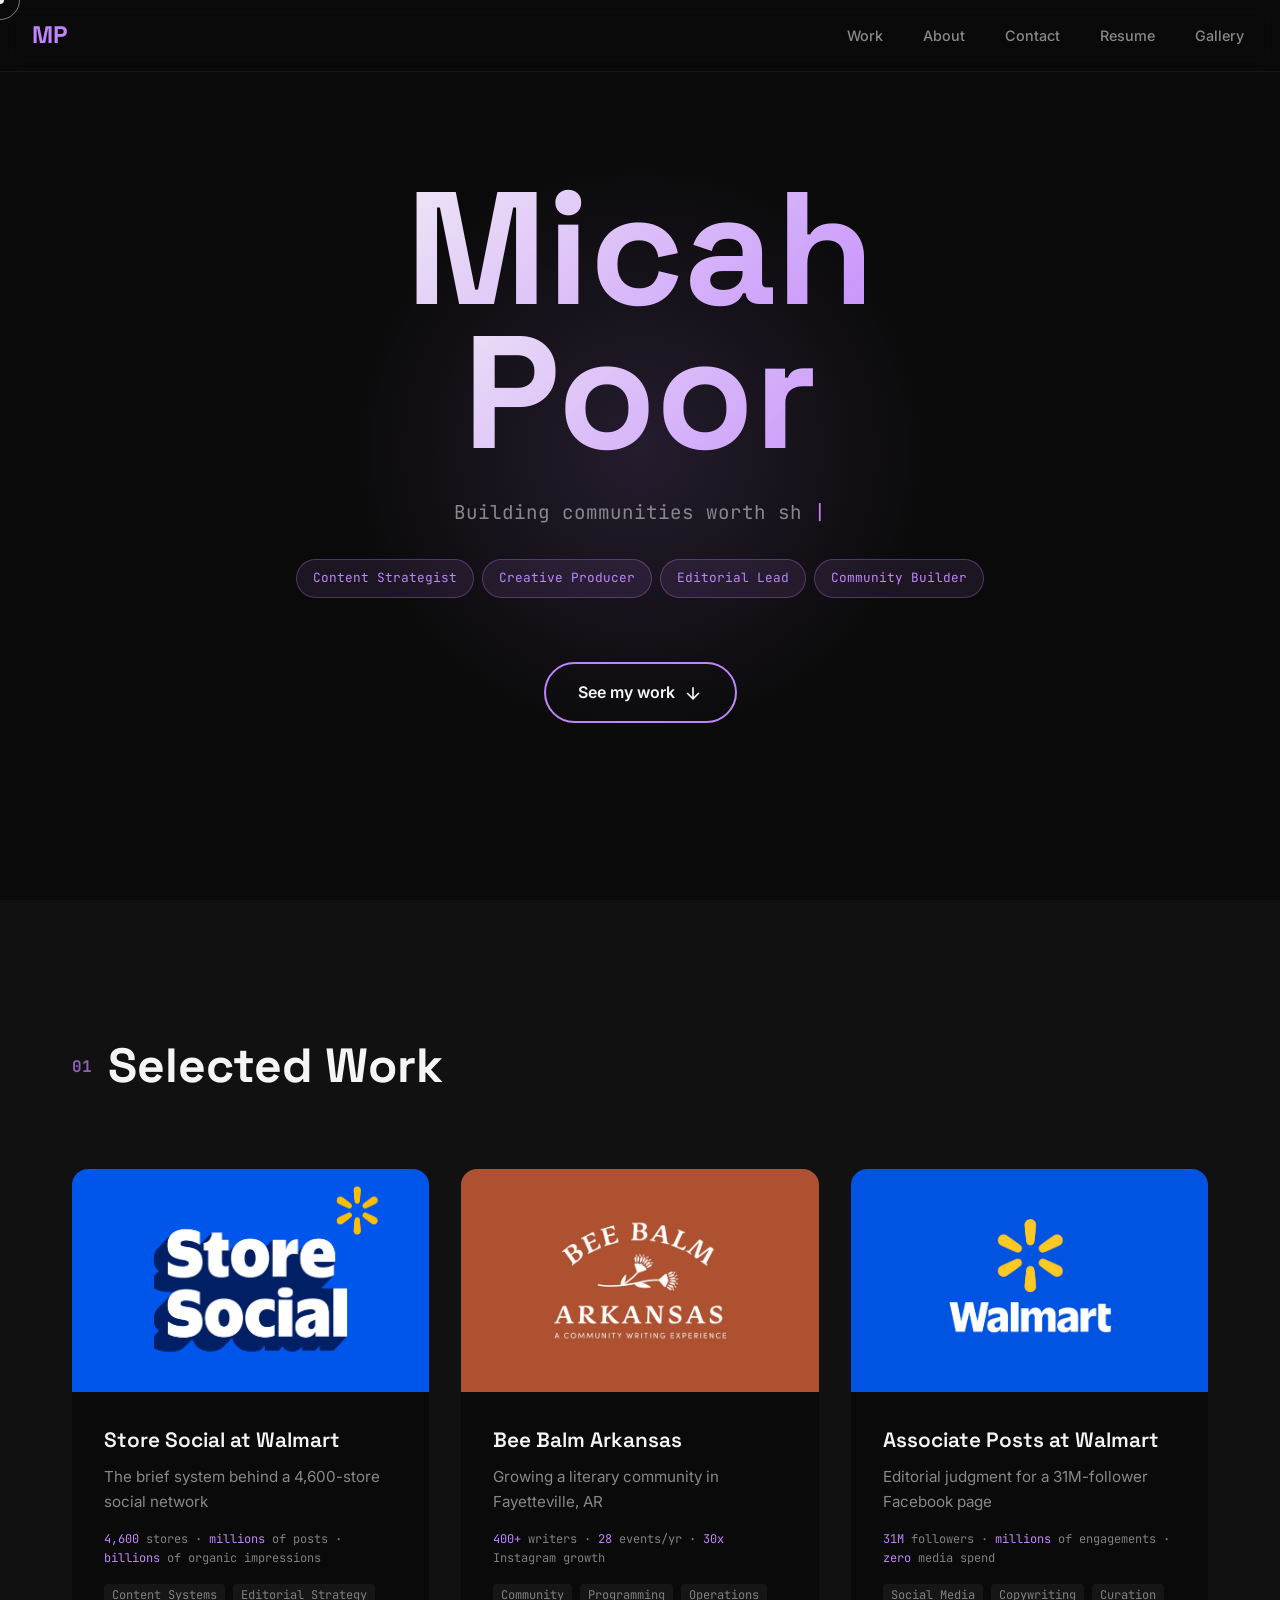
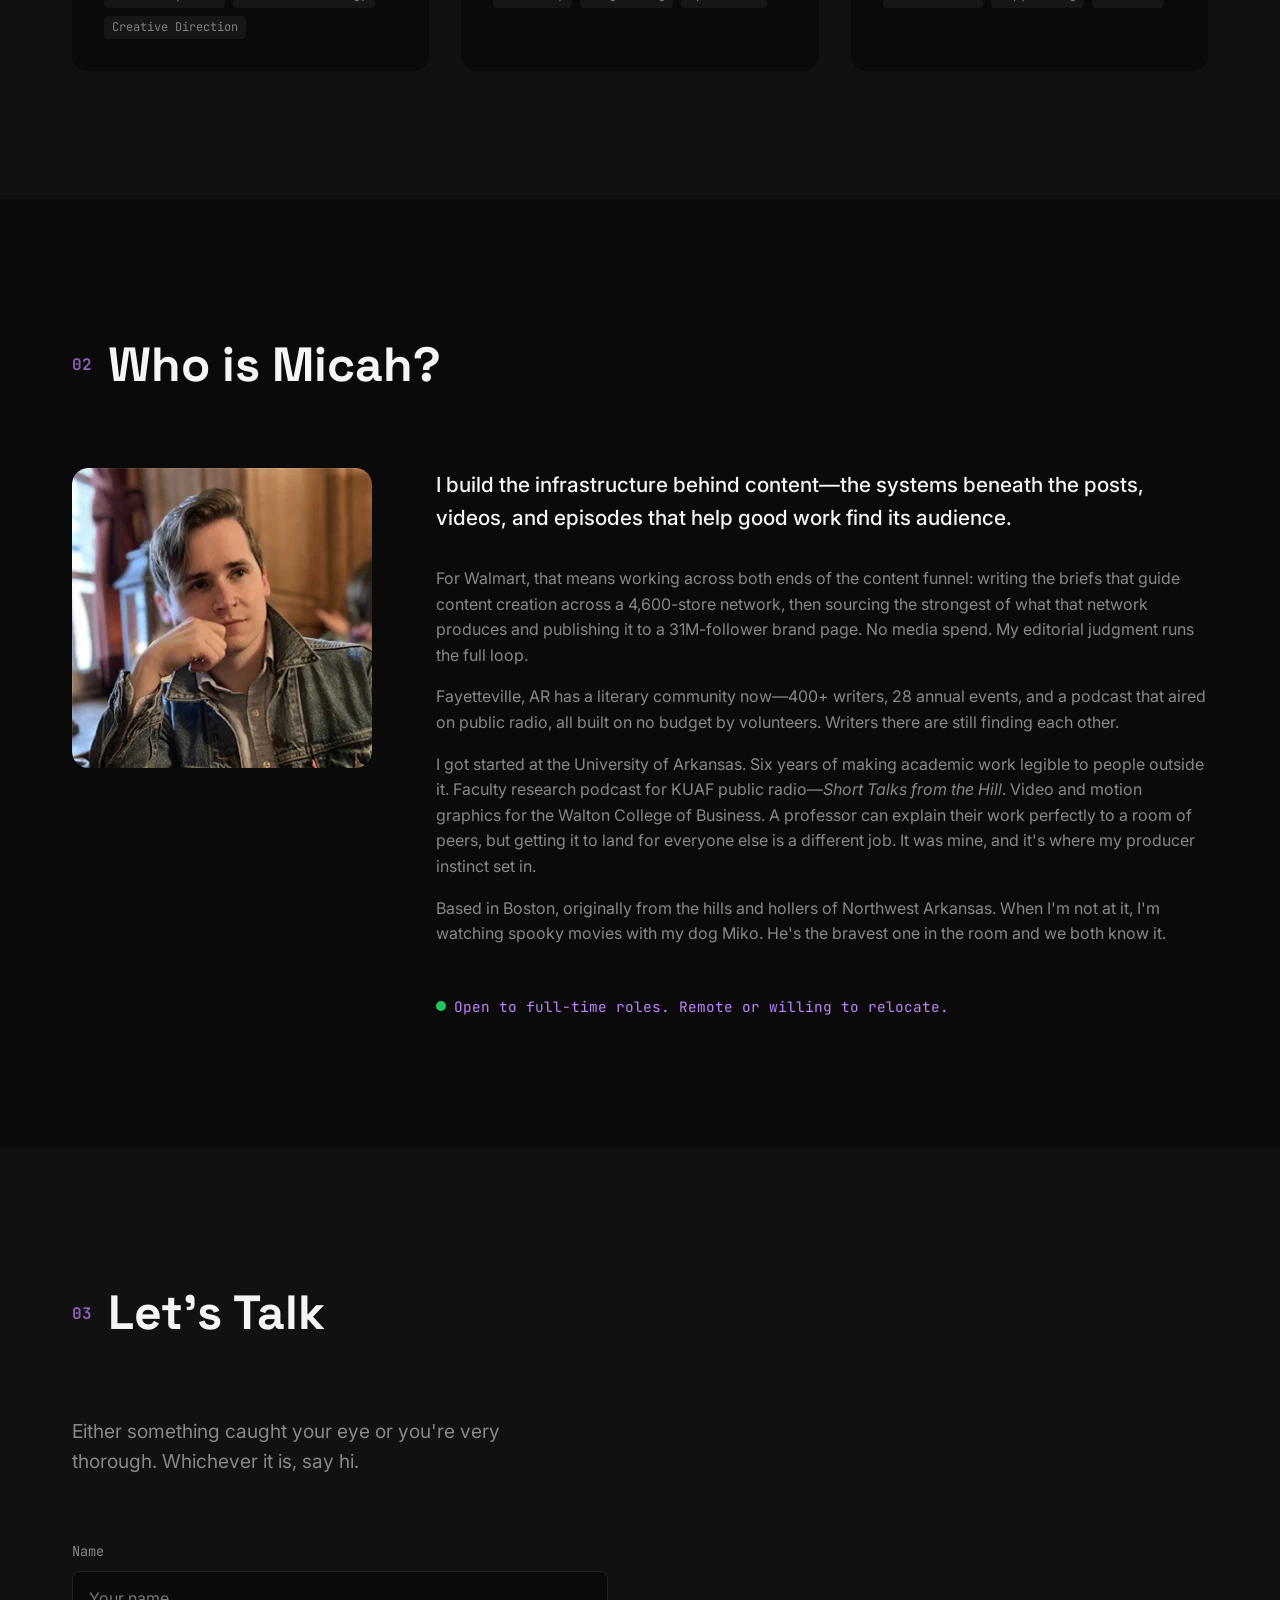
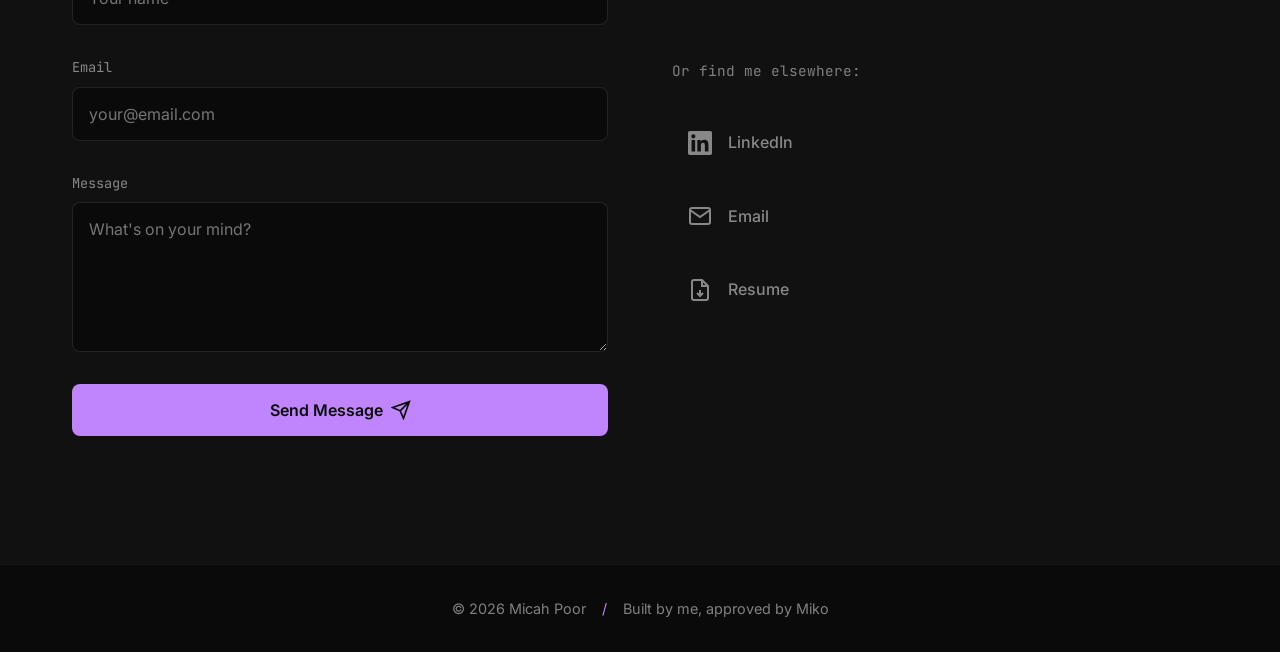
==== commit 2b945b40: "Update tool lists for all three case studies Store Social and Associate Posts gain the tools actuall" ====
--- a/index.html
+++ b/index.html
@@ -324,7 +324,7 @@
                 }
             ],
             "outcome": "Since 2022, stores have published millions of posts on Facebook and Instagram. A six-figure share of them trace back to the Priorities I authored, and the highest-volume Priority drove several thousand posts on its own.<br><br>Those Priorities shape and expand the pool the national page draws from, and the rest of it surfaces by monitoring what stores post on their own. <a href='javascript:void(0)' onclick='openProject(\"writing\")' style='color:var(--accent);text-decoration:underline;'>Associate Posts at Walmart ↗</a> picks up at the other end, choosing which of that work will land with a national audience.",
-            "tools": ["Sprinklr", "Meta Business Suite", "Airtable", "Figma"]
+            "tools": ["Sprinklr", "Meta Business Suite", "Microsoft 365", "Power BI", "Airtable", "Jira", "Figma", "Slack"]
         },
         "bee-balm": {
             "title": "Bee Balm Arkansas",
@@ -352,7 +352,7 @@
                 }
             ],
             "outcome": "By September 2024, Bee Balm had grown to more than 400 writers and a full calendar of events, all of it volunteer-run with almost no operating budget. Today, Open Mics, Drafting Nights, Revision Nights, and workshops are all still running. The part I'm proudest of? Writers are still finding their voice in Fayetteville.",
-            "tools": ["Adobe Audition", "Adobe Illustrator", "Adobe After Effects", "Canva", "Meta Business Suite", "WordPress", "Asana", "Google Workspace"]
+            "tools": ["Adobe Audition", "Adobe Illustrator", "Adobe After Effects", "Adobe Premiere Pro", "Meta Business Suite", "Spotify for Creators", "Asana", "Adobe Lightroom"]
         },
         "writing": {
             "title": "Associate Posts at Walmart",
@@ -407,7 +407,7 @@
                 }
             ],
             "outcome": "Across hundreds of curated, organic posts, store content drove millions of engagements with zero media spend. My takeaway: Walmart's best creators are already wearing the vest.",
-            "tools": ["Sprinklr", "Google Docs", "Airtable"]
+            "tools": ["Sprinklr", "Meta Business Suite", "Microsoft 365", "Airtable", "Adobe Photoshop", "Adobe Premiere Pro", "Slack"]
         }
     }
     </script>
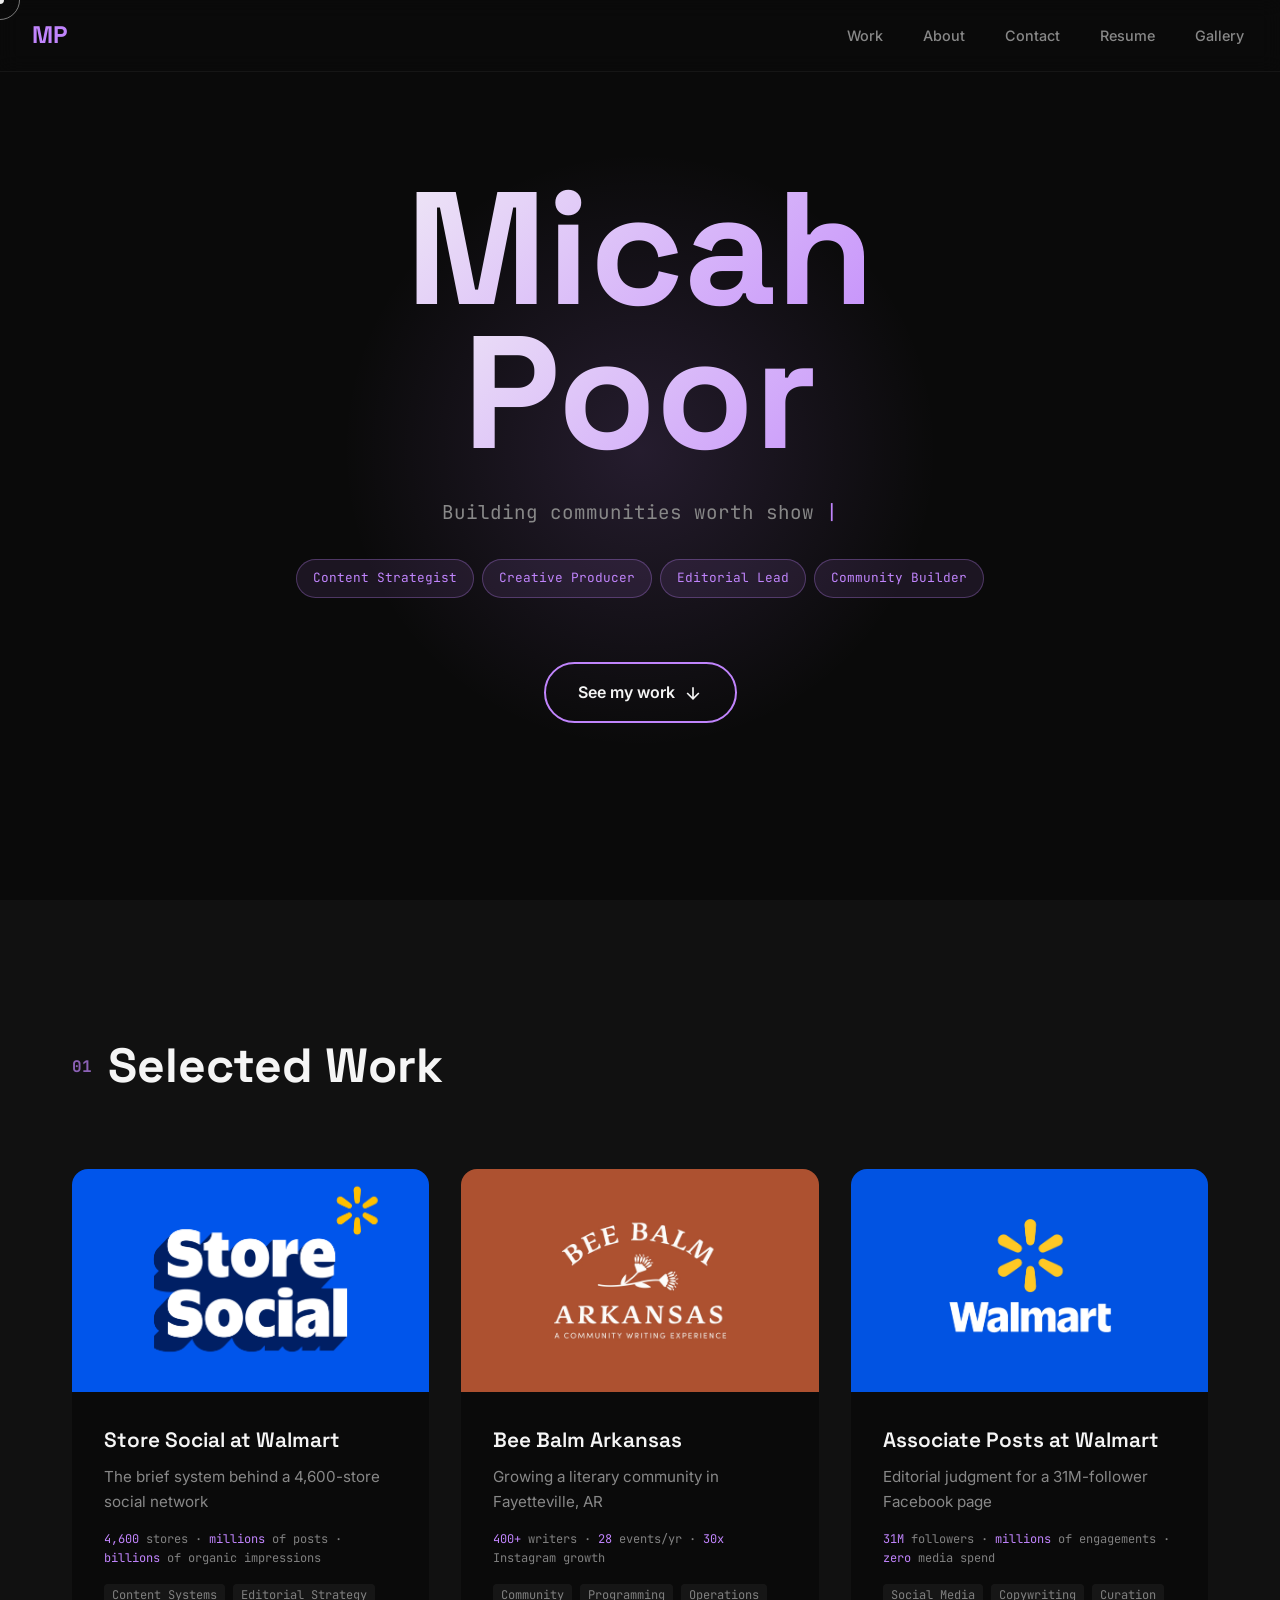
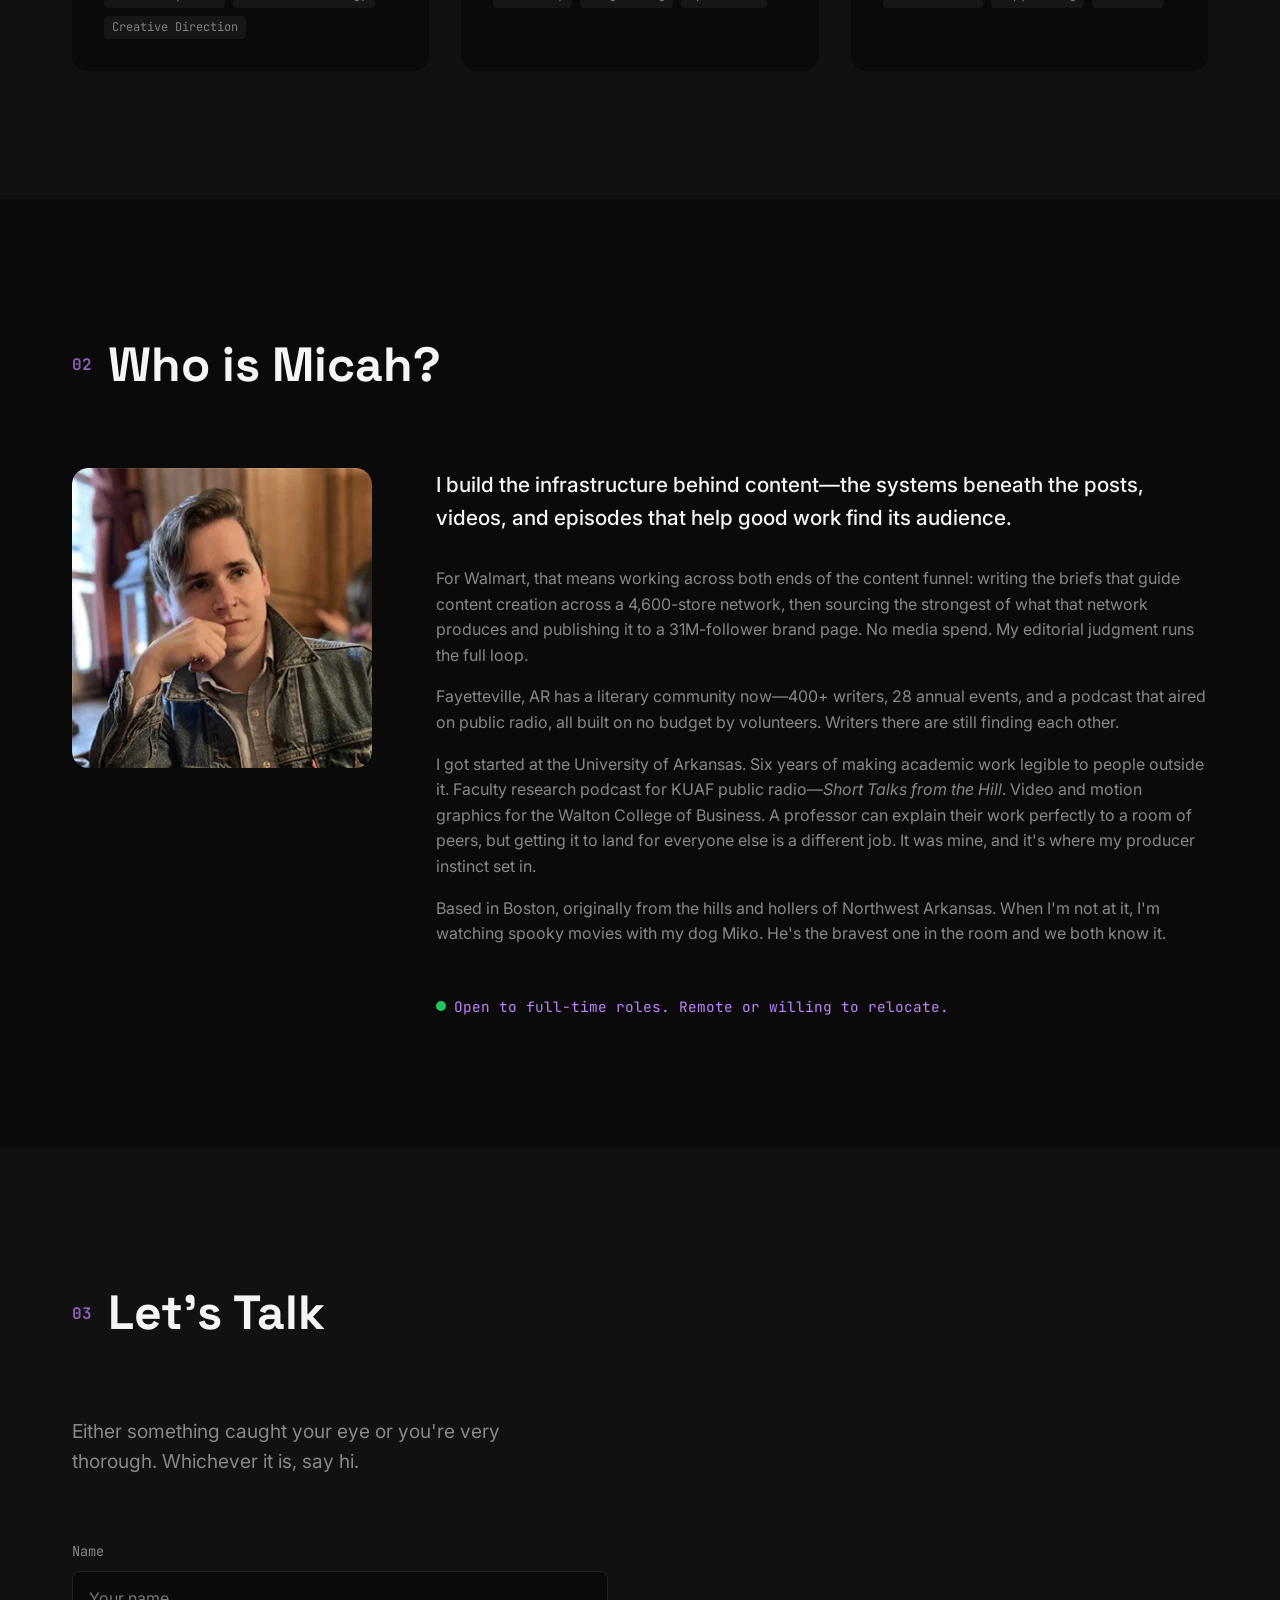
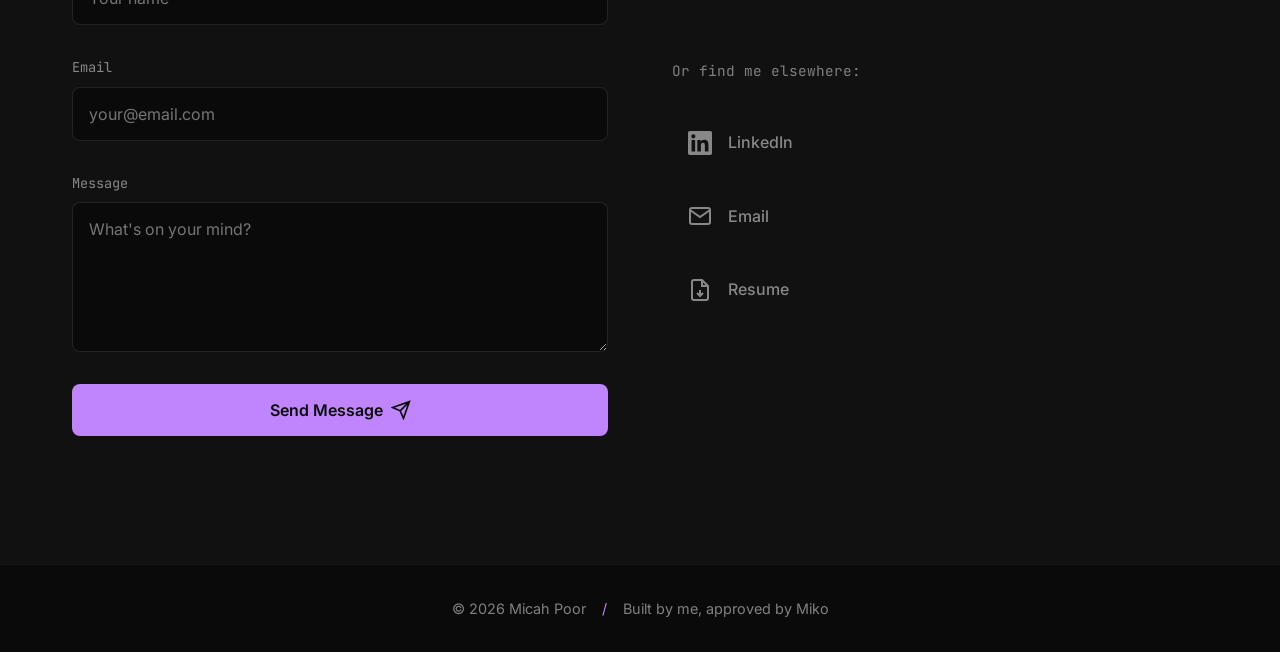
==== commit af50b440: "Swap Store Social examples for grayscale recreations Per manager guidance, the in-app screenshots ar" ====
--- a/index.html
+++ b/index.html
@@ -36,7 +36,7 @@
     <link rel="preconnect" href="https://fonts.googleapis.com">
     <link rel="preconnect" href="https://fonts.gstatic.com" crossorigin>
     <link href="https://fonts.googleapis.com/css2?family=Space+Grotesk:wght@400;500;600;700&family=Inter:wght@400;500;600&family=JetBrains+Mono:wght@400;500&display=swap" rel="stylesheet">
-    <link rel="stylesheet" href="css/styles.css?v=20261011">
+    <link rel="stylesheet" href="css/styles.css?v=20261011b">
 </head>
 <body>
     <a href="#main" class="skip-link">Skip to content</a>
@@ -54,7 +54,7 @@
             <li><a href="#work" class="nav-link magnetic">Work</a></li>
             <li><a href="#about" class="nav-link magnetic">About</a></li>
             <li><a href="#contact" class="nav-link magnetic">Contact</a></li>
-            <li><a href="assets/docs/micah-poor-resume.pdf?v=260831" class="nav-link magnetic" target="_blank" rel="noopener">Resume</a></li>
+            <li><a href="assets/docs/micah-poor-resume.pdf?v=261011" class="nav-link magnetic" target="_blank" rel="noopener">Resume</a></li>
             <li><a href="gallery.html" class="nav-link magnetic">Gallery</a></li>
         </ul>
     </nav>
@@ -251,7 +251,7 @@
                             <svg viewBox="0 0 24 24" fill="none" stroke="currentColor" stroke-width="2"><path d="M4 4h16c1.1 0 2 .9 2 2v12c0 1.1-.9 2-2 2H4c-1.1 0-2-.9-2-2V6c0-1.1.9-2 2-2z"/><path d="M22 6l-10 7L2 6"/></svg>
                             <span>Email</span>
                         </a>
-                        <a href="assets/docs/micah-poor-resume.pdf?v=260831" class="social-link magnetic" target="_blank" rel="noopener">
+                        <a href="assets/docs/micah-poor-resume.pdf?v=261011" class="social-link magnetic" target="_blank" rel="noopener">
                             <svg viewBox="0 0 24 24" fill="none" stroke="currentColor" stroke-width="2"><path d="M14 2H6a2 2 0 0 0-2 2v16a2 2 0 0 0 2 2h12a2 2 0 0 0 2-2V8z"/><polyline points="14 2 14 8 20 8"/><line x1="12" y1="18" x2="12" y2="12"/><polyline points="9 15 12 18 15 15"/></svg>
                             <span>Resume</span>
                         </a>
@@ -300,27 +300,28 @@
             "role": "<span class=\"role-title\">Creative Producer</span> via<br>icreatives (2022–present)",
             "challenge": "Participation is voluntary. Nobody makes an associate post anything, so every assignment has to earn the time of someone with a shift to get back to.<br><br>I write the editorial layer of Store Social, the internal app those assignments live in: the briefs, and the pre-written copy that ships inside them. Captions are the easy part. The brief is where the work is, because it has to land in thousands of different stores at once, and it has to give an associate something they want to post.",
             "solution": "Inside Store Social, those briefs are published as Priorities. Each Priority has to do the work of an entire creative brief at a quick glance: what to post, when to post it, why it matters, and specific creative direction—what to feature, how to capture it, and what to leave out. Brand and IP guardrails are written in plain language instead of legalese.<br><br>How much latitude a Priority gives associates depends on the campaign. A licensed launch gets tighter guardrails. A prompt built around what's already on their shelves needs little direction at all. They know their store better than anyone. That call is mine, and it comes down to the same question every time: what will an associate actually <em>want</em> to post?",
+            "examplesNote": "Briefs below are recreations of the originals.",
             "examples": [
                 {
                     "label": "Mother's Day Gifting 💐",
                     "stat": "Hundreds of posts across hundreds of stores",
                     "body": "How do you direct 4,600 stores, from the smallest Neighborhood Market to the largest Supercenter, when no two of them stock the same thing? Like this. Name a hero product and most of the network can't run it. So this one lets each store do what they do best: speak to their communities with product they actually have on their floor.",
-                    "image": "assets/projects/mls/motherMLS.png",
-                    "imageAlt": "Mother's Day Gifting priority brief in the Walmart Store Social app"
+                    "image": "assets/projects/mls/mother-v2.jpg",
+                    "imageAlt": "Recreation of the Mother's Day Gifting priority brief"
                 },
                 {
                     "label": "It's-a Mario Day 🍄",
                     "stat": "A five-day window, hundreds of stores",
                     "body": "Legal loves sending lists of things you can't do. But a list of can'ts doesn't tell you what to shoot. So every can't here is flipped into an actual shot. Legal's guidelines are at the bottom, so everyone wins.",
-                    "image": "assets/projects/mls/marioMLS.png",
-                    "imageAlt": "Mario Day priority brief in the Walmart Store Social app"
+                    "image": "assets/projects/mls/mario-v2.jpg",
+                    "imageAlt": "Recreation of the Mario Day priority brief"
                 },
                 {
                     "label": "Show Off Your Pins 📌",
                     "stat": "The strongest per-post response of the three",
                     "body": "If you aren't deep in Walmart lore, you probably don't know that there's a whole history and culture of pin collecting. Ask any associate and they'll be more than happy to show off theirs. That's where the real magic happens—the intersection between what content the brand needs and what associates are already passionate about.",
-                    "image": "assets/projects/mls/pinsMLS.webp",
-                    "imageAlt": "Show Off Your Pins priority brief in the Walmart Store Social app"
+                    "image": "assets/projects/mls/pins-v2.jpg",
+                    "imageAlt": "Recreation of the Show Off Your Pins priority brief"
                 }
             ],
             "outcome": "Since 2022, stores have published millions of posts on Facebook and Instagram. A six-figure share of them trace back to the Priorities I authored, and the highest-volume Priority drove several thousand posts on its own.<br><br>Those Priorities shape and expand the pool the national page draws from, and the rest of it surfaces by monitoring what stores post on their own. <a href='javascript:void(0)' onclick='openProject(\"writing\")' style='color:var(--accent);text-decoration:underline;'>Associate Posts at Walmart ↗</a> picks up at the other end, choosing which of that work will land with a national audience.",
@@ -411,6 +412,6 @@
         }
     }
     </script>
-    <script src="js/main.js?v=20261011" defer></script>
+    <script src="js/main.js?v=20261011b" defer></script>
 </body>
 </html>
--- a/css/styles.css
+++ b/css/styles.css
@@ -999,6 +999,15 @@
     color: var(--accent);
     letter-spacing: 0.04em;
     margin-bottom: 0.625rem;
+}
+
+/* Sits at the end of System, directly above the first example. */
+.zone-right .examples-note {
+    font-family: var(--font-mono);
+    font-size: 0.68rem;
+    color: var(--text-muted);
+    letter-spacing: 0.04em;
+    margin-top: var(--space-sm);
 }
 
 .zone-right .example-body {
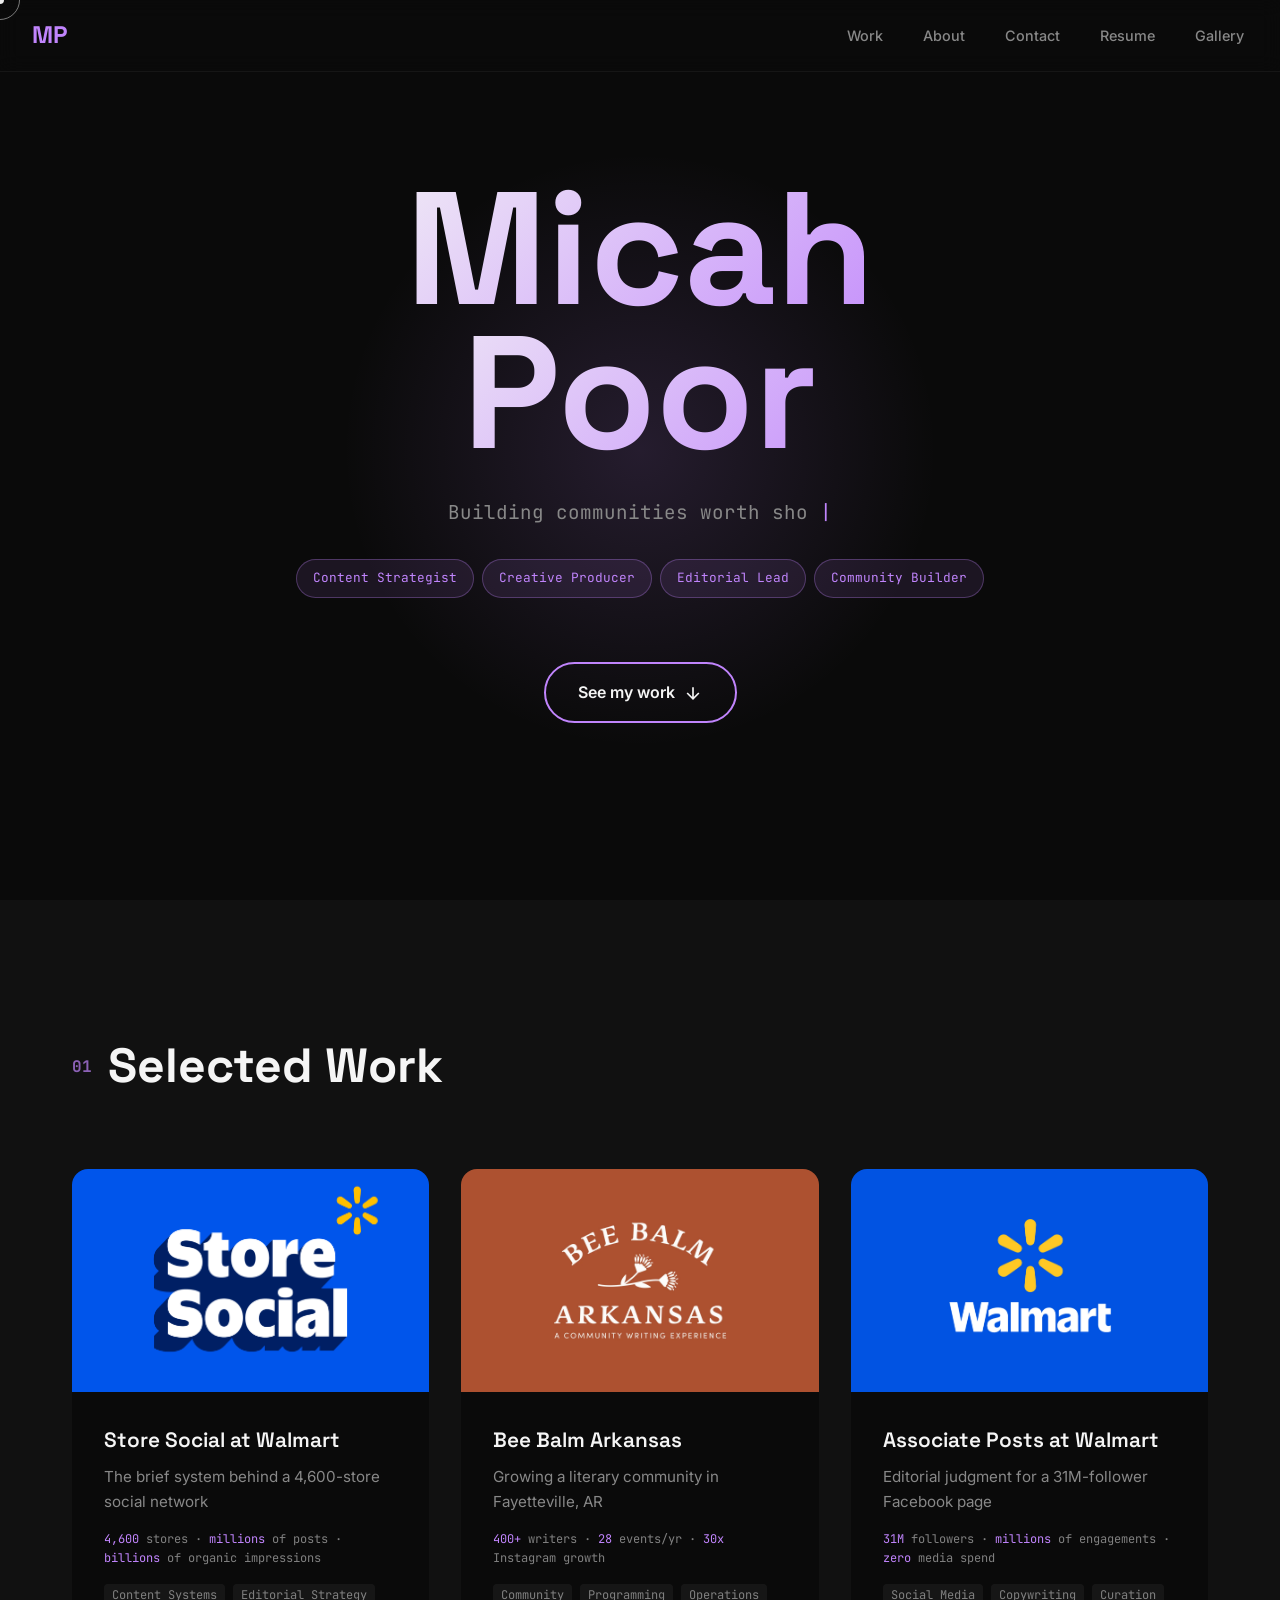
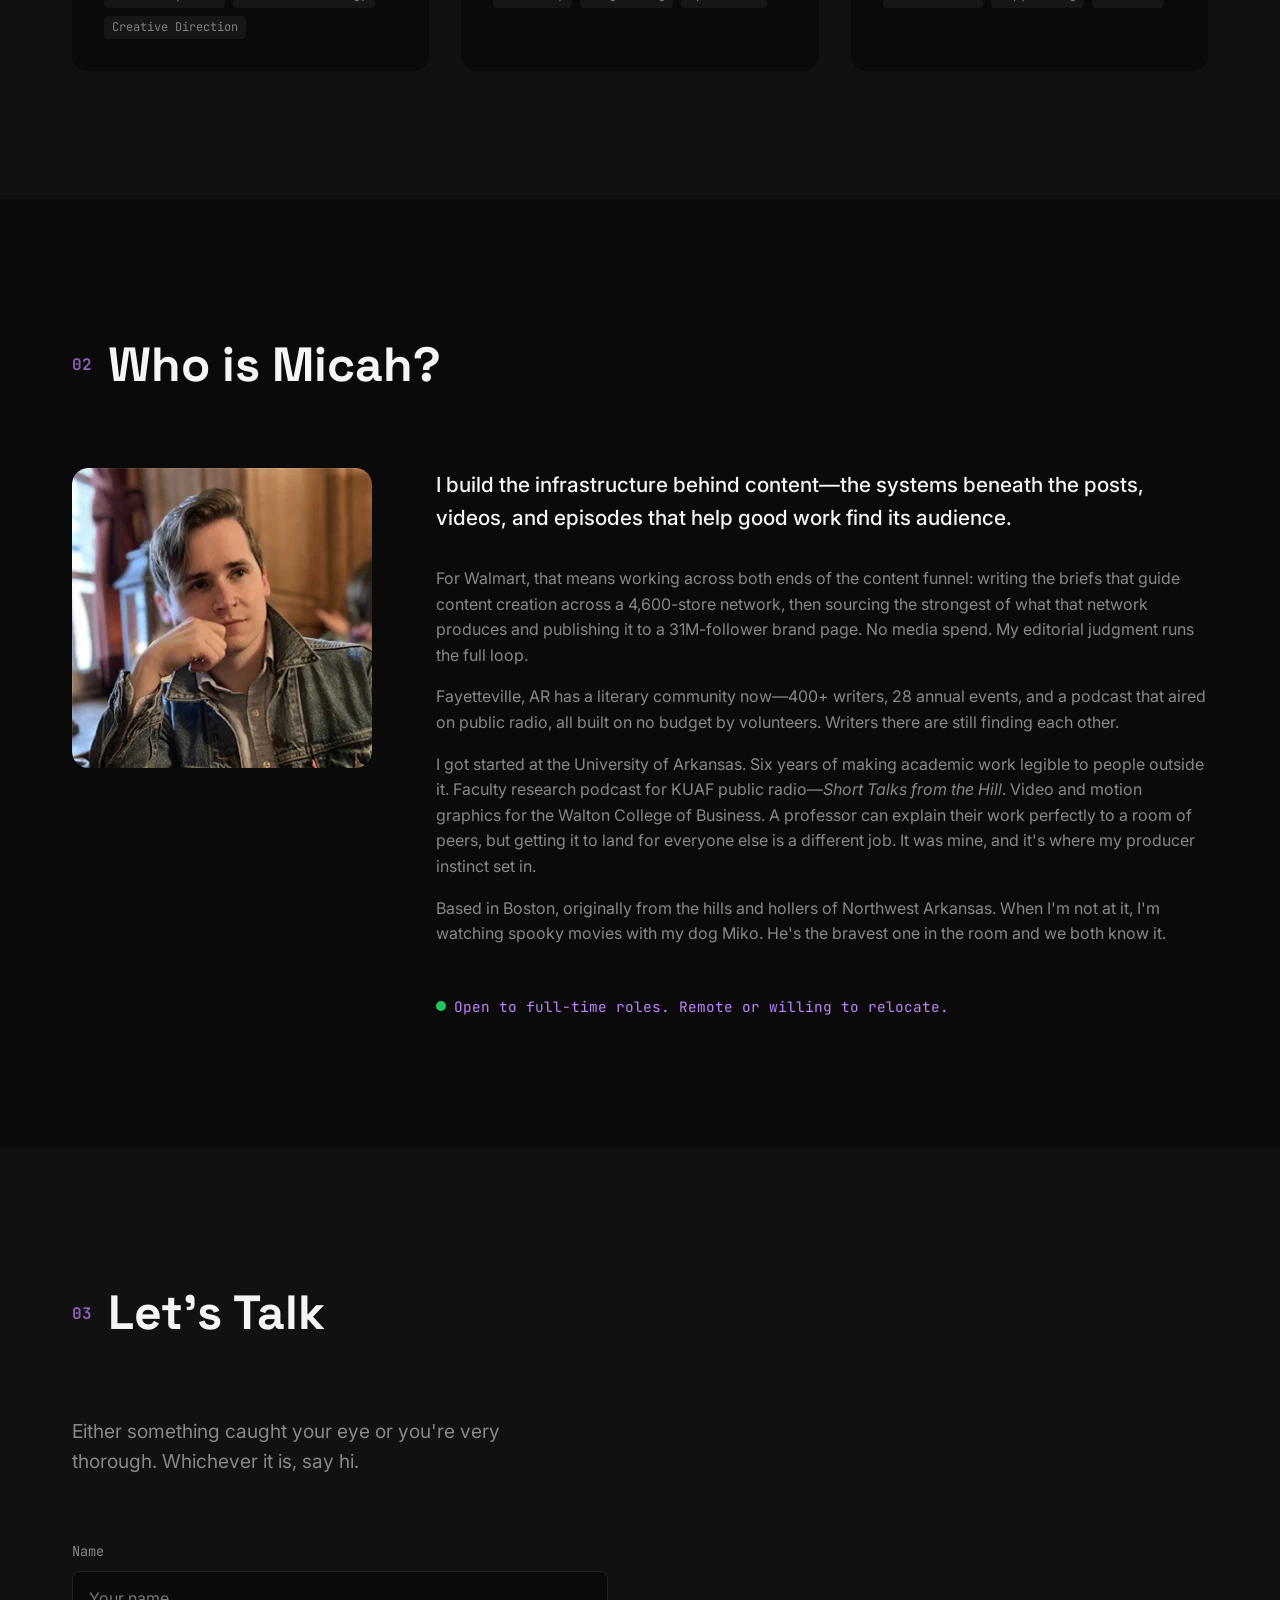
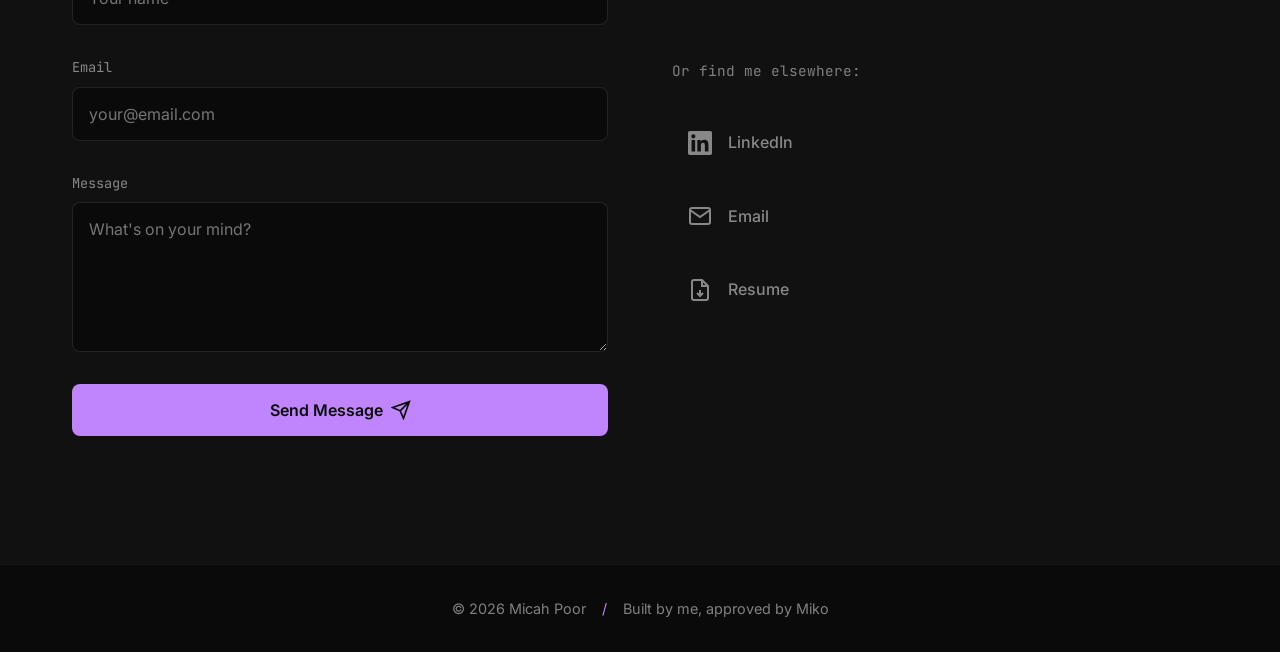
==== commit fc51505b: "Rewrite the Store Social example cards Each card now names the call Micah made on the brief (categor" ====
--- a/index.html
+++ b/index.html
@@ -303,23 +303,23 @@
             "examplesNote": "Briefs below are recreations of the originals.",
             "examples": [
                 {
-                    "label": "Mother's Day Gifting 💐",
+                    "label": "Mother's Day 💐",
                     "stat": "Hundreds of posts across hundreds of stores",
-                    "body": "How do you direct 4,600 stores, from the smallest Neighborhood Market to the largest Supercenter, when no two of them stock the same thing? Like this. Name a hero product and most of the network can't run it. So this one lets each store do what they do best: speak to their communities with product they actually have on their floor.",
+                    "body": "How do you direct 4,600 stores, from the smallest Neighborhood Market to the largest Supercenter, when they don't all carry the same products? Name a hero product and most of the network can't run it. So I named categories instead and put the creative direction into the poses. Each store picks its own gift; the brief shows them how to present it.",
                     "image": "assets/projects/mls/mother-v2.jpg",
-                    "imageAlt": "Recreation of the Mother's Day Gifting priority brief"
+                    "imageAlt": "Recreation of the Mother's Day priority brief"
                 },
                 {
                     "label": "It's-a Mario Day 🍄",
                     "stat": "A five-day window, hundreds of stores",
-                    "body": "Legal loves sending lists of things you can't do. But a list of can'ts doesn't tell you what to shoot. So every can't here is flipped into an actual shot. Legal's guidelines are at the bottom, so everyone wins.",
+                    "body": "Legal loves sending lists of things you can't do. But a list of can'ts doesn't tell anyone what to shoot. So I led with the shot and kept the guardrails to two plain lines underneath it. Associates get the idea first and the rules second, and nobody has to read legalese to get it right.",
                     "image": "assets/projects/mls/mario-v2.jpg",
                     "imageAlt": "Recreation of the Mario Day priority brief"
                 },
                 {
                     "label": "Show Off Your Pins 📌",
                     "stat": "The strongest per-post response of the three",
-                    "body": "If you aren't deep in Walmart lore, you probably don't know that there's a whole history and culture of pin collecting. Ask any associate and they'll be more than happy to show off theirs. That's where the real magic happens—the intersection between what content the brand needs and what associates are already passionate about.",
+                    "body": "If you aren't deep in Walmart lore, you probably don't know that there's a whole history and culture of pin collecting. Ask any associate and they'll be more than happy to show off theirs. So the brief barely had to sell the idea. I spent it on the caption instead: share the story behind your favorite pin, then call out someone with even more and tag their store. Every post invites the next one.",
                     "image": "assets/projects/mls/pins-v2.jpg",
                     "imageAlt": "Recreation of the Show Off Your Pins priority brief"
                 }
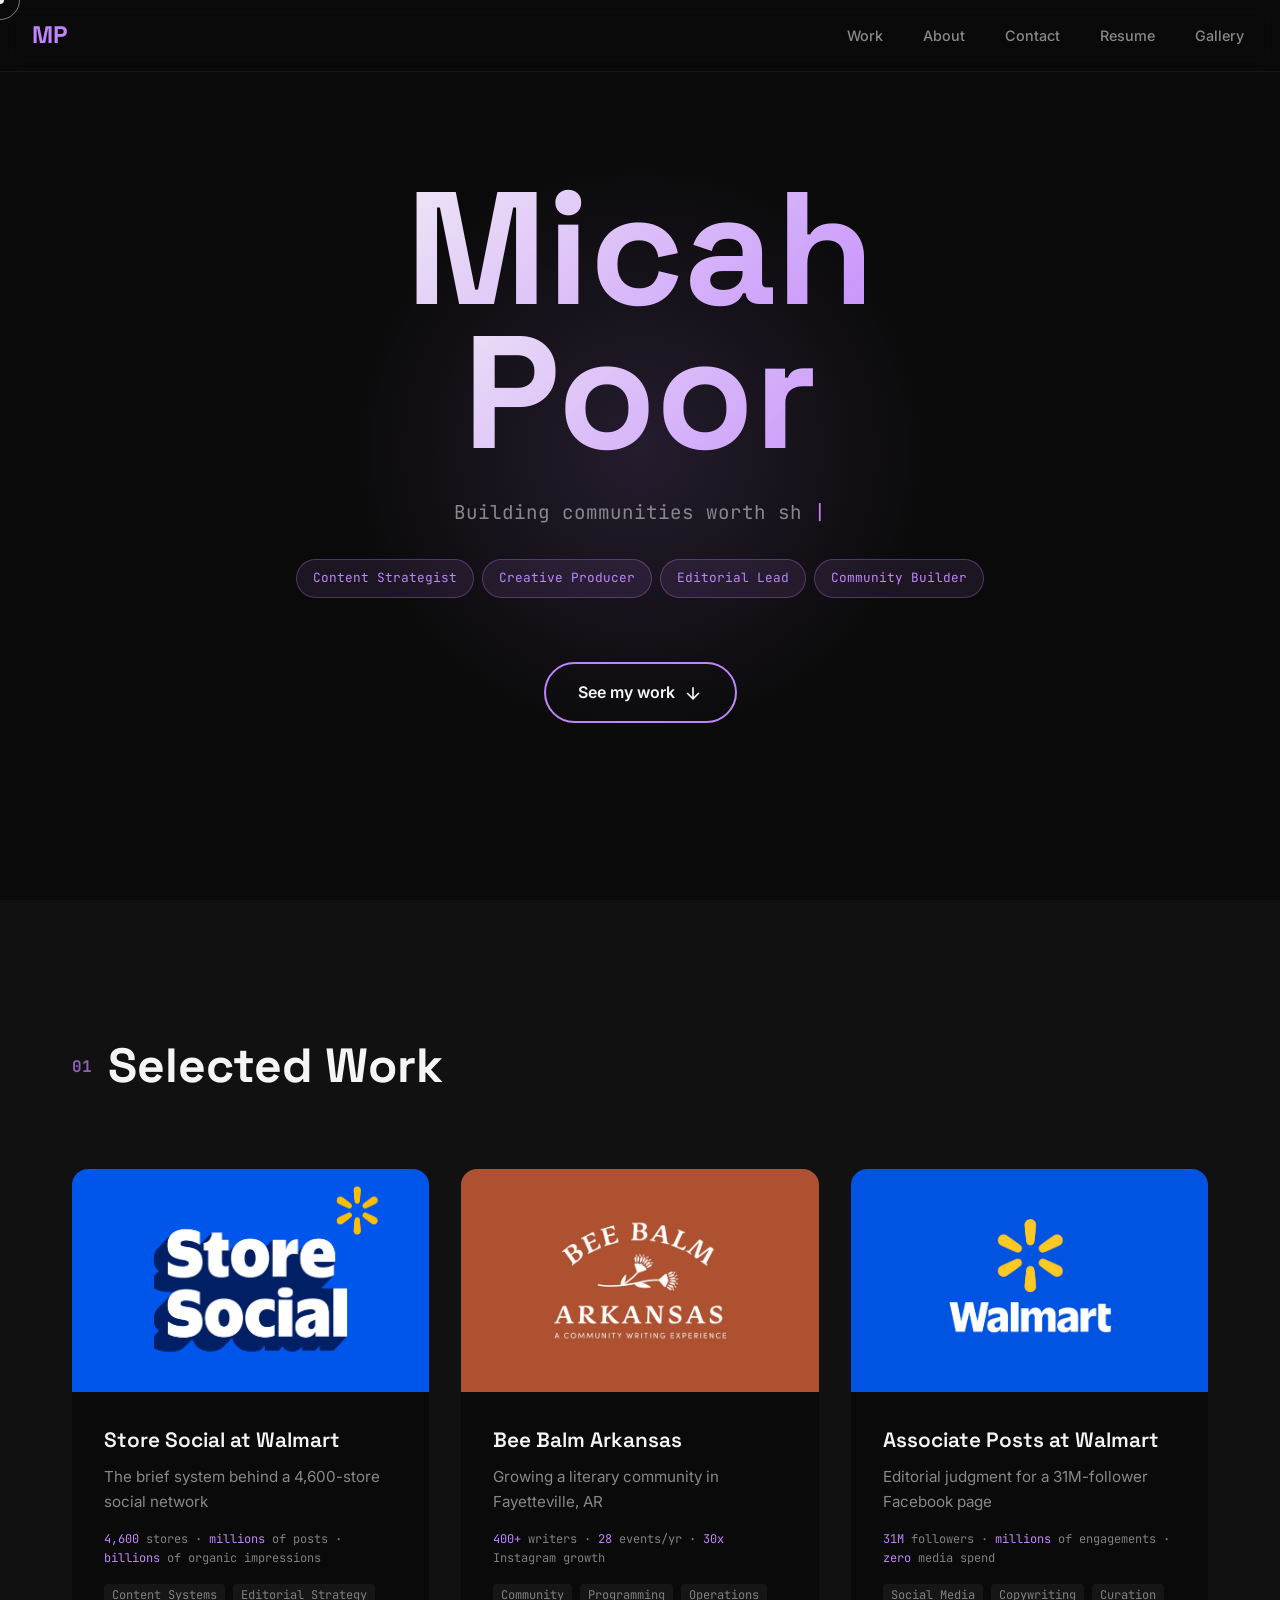
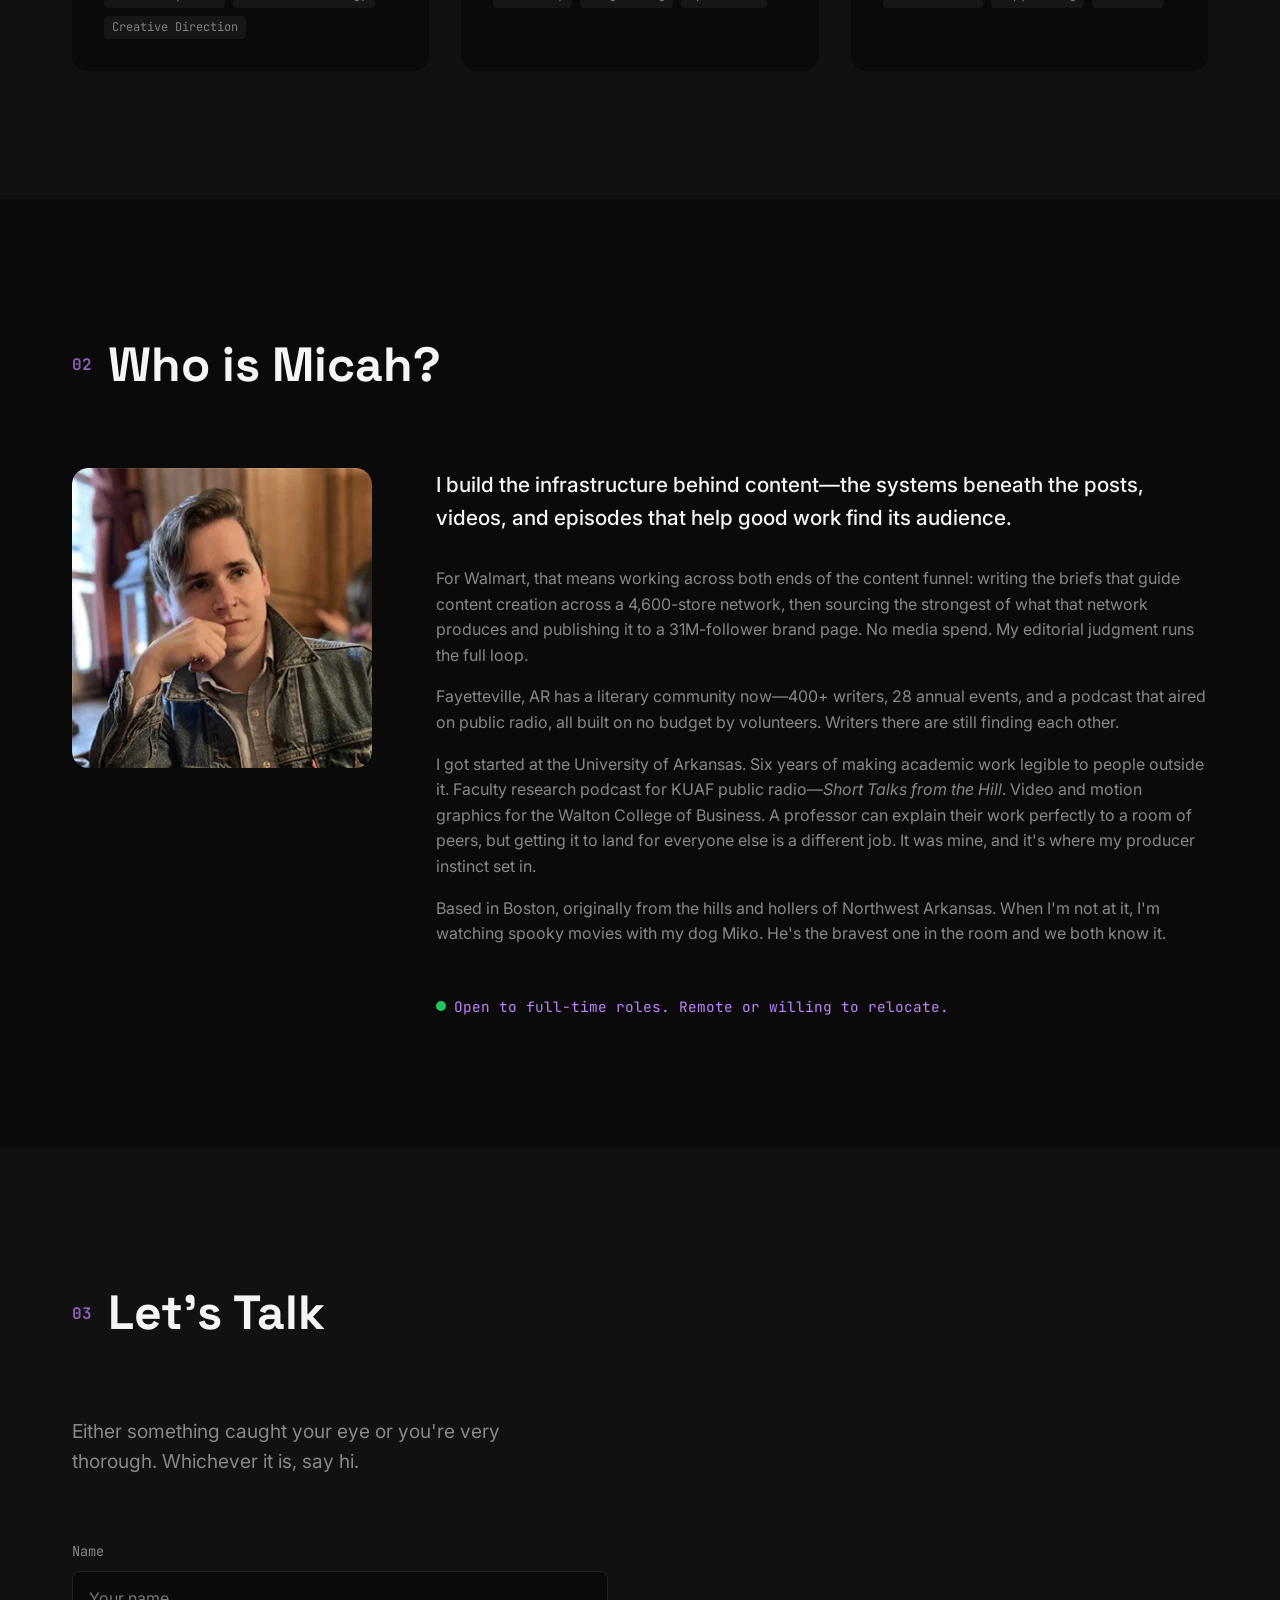
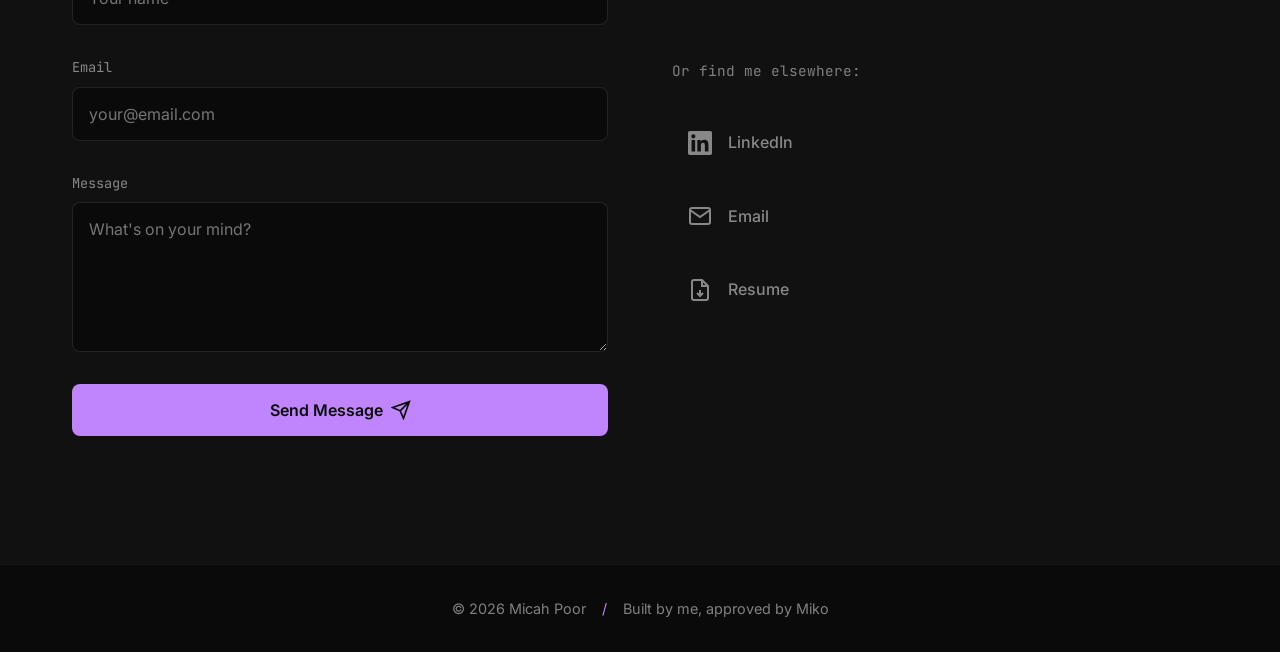
==== commit af731947: "Add a back-to-top button near the bottom of each page A fixed circular button on the home page and g" ====
--- a/index.html
+++ b/index.html
@@ -36,7 +36,7 @@
     <link rel="preconnect" href="https://fonts.googleapis.com">
     <link rel="preconnect" href="https://fonts.gstatic.com" crossorigin>
     <link href="https://fonts.googleapis.com/css2?family=Space+Grotesk:wght@400;500;600;700&family=Inter:wght@400;500;600&family=JetBrains+Mono:wght@400;500&display=swap" rel="stylesheet">
-    <link rel="stylesheet" href="css/styles.css?v=20261011b">
+    <link rel="stylesheet" href="css/styles.css?v=20261013d">
 </head>
 <body>
     <a href="#main" class="skip-link">Skip to content</a>
@@ -272,6 +272,15 @@
                 <span>Built by me, approved by <span class="miko-trigger">Miko</span></span>
             </p>
         </div>
+        <!-- Lives in the footer so it goes inert with the rest of the page while a
+             modal or the lightbox is open. Fixed positioning pulls it out. -->
+        <button class="back-to-top" type="button" aria-label="Back to top" hidden>
+            <span class="back-to-top-icon">
+                <svg width="20" height="20" viewBox="0 0 24 24" fill="none" stroke="currentColor" stroke-width="2" aria-hidden="true">
+                    <path d="M12 19V5M5 12l7-7 7 7"/>
+                </svg>
+            </span>
+        </button>
     </footer>
 
     <!-- Project Modal -->
@@ -413,5 +422,6 @@
     }
     </script>
     <script src="js/main.js?v=20261011b" defer></script>
+    <script src="js/back-to-top.js?v=20261013c" defer></script>
 </body>
 </html>
--- a/css/styles.css
+++ b/css/styles.css
@@ -728,6 +728,109 @@
 
 .footer-divider {
     color: var(--accent);
+}
+
+/* ===== BACK TO TOP ===== */
+/* The hero CTA in circle form: same 2px accent outline, same flat accent fill,
+   lift and glow on hover. The fill is opaque rather than the CTA's transparent
+   one so it holds up over gallery photos. No backdrop blur: the button moves
+   with the cursor, and a blur behind a moving element is re-rendered every
+   frame, which made the pull stutter. */
+.back-to-top {
+    position: fixed;
+    right: var(--space-md);
+    bottom: var(--space-md);
+    z-index: 90; /* under the nav (100) and far under the modal/lightbox (1000) */
+    width: 48px;
+    height: 48px;
+    display: flex;
+    align-items: center;
+    justify-content: center;
+    color: var(--accent);
+    background: var(--bg-primary);
+    border: 2px solid var(--accent);
+    border-radius: var(--radius-full);
+    opacity: 0;
+    visibility: hidden;
+    transform: translateY(12px);
+    /* Same stepped-visibility trick as the modal: hide it from focus and
+       clicks only after the fade-out has finished. */
+    transition: opacity var(--transition-base), transform var(--transition-base),
+                background var(--transition-base), color var(--transition-base),
+                box-shadow var(--transition-base),
+                visibility 0s var(--transition-base);
+}
+
+/* display:flex above would otherwise beat the UA style for [hidden]. */
+.back-to-top[hidden] {
+    display: none;
+}
+
+.back-to-top.visible {
+    opacity: 1;
+    visibility: visible;
+    transform: translateY(0);
+    transition: opacity var(--transition-base), transform var(--transition-base),
+                background var(--transition-base), color var(--transition-base),
+                box-shadow var(--transition-base),
+                visibility 0s;
+}
+
+.back-to-top.visible:hover,
+.back-to-top.visible:focus-visible {
+    background: var(--accent);
+    color: var(--bg-primary);
+    transform: translateY(-3px);
+    box-shadow: 0 10px 30px rgba(192, 132, 252, 0.3);
+}
+
+.back-to-top:focus-visible {
+    outline: 2px solid var(--accent);
+    outline-offset: 3px;
+}
+
+/* The icon box clips the arrow so it can leave through the top and come
+   back in from the bottom. */
+.back-to-top-icon {
+    display: block;
+    width: 20px;
+    height: 20px;
+    overflow: hidden;
+}
+
+.back-to-top-icon svg {
+    display: block;
+}
+
+.back-to-top.visible:hover .back-to-top-icon svg,
+.back-to-top.visible:focus-visible .back-to-top-icon svg {
+    animation: btt-arrow 650ms cubic-bezier(0.65, 0, 0.35, 1);
+}
+
+@keyframes btt-arrow {
+    0%     { transform: translateY(0); }
+    50%    { transform: translateY(-110%); }
+    50.01% { transform: translateY(110%); }
+    100%   { transform: translateY(0); }
+}
+
+@media (max-width: 480px) {
+    .back-to-top {
+        right: var(--space-sm);
+        bottom: var(--space-sm);
+        width: 44px;
+        height: 44px;
+    }
+}
+
+@media (prefers-reduced-motion: reduce) {
+    .back-to-top,
+    .back-to-top.visible { transition: none; }
+    .back-to-top,
+    .back-to-top.visible:hover,
+    .back-to-top.visible:focus-visible { transform: none; }
+    .back-to-top.visible:hover .back-to-top-icon svg,
+    .back-to-top.visible:focus-visible .back-to-top-icon svg { animation: none; }
 }
 
 /* ===== MODAL ===== */
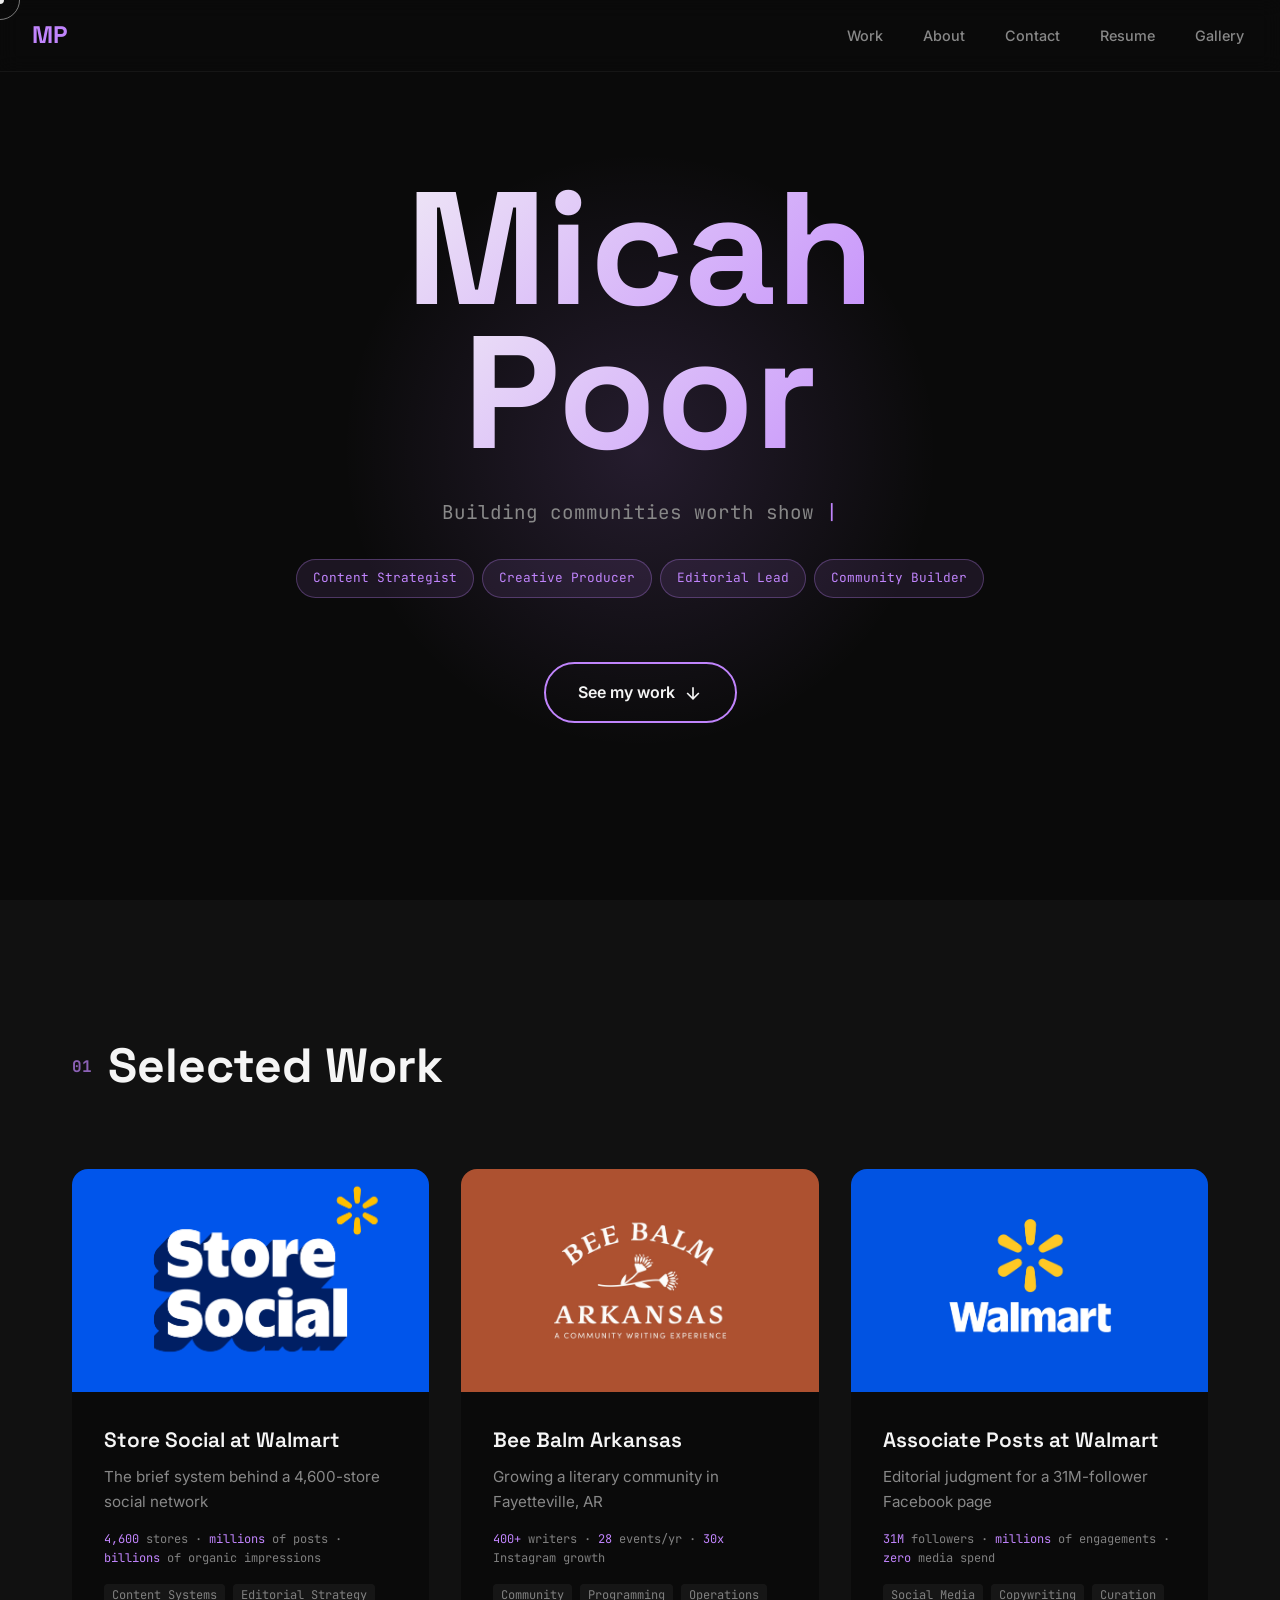
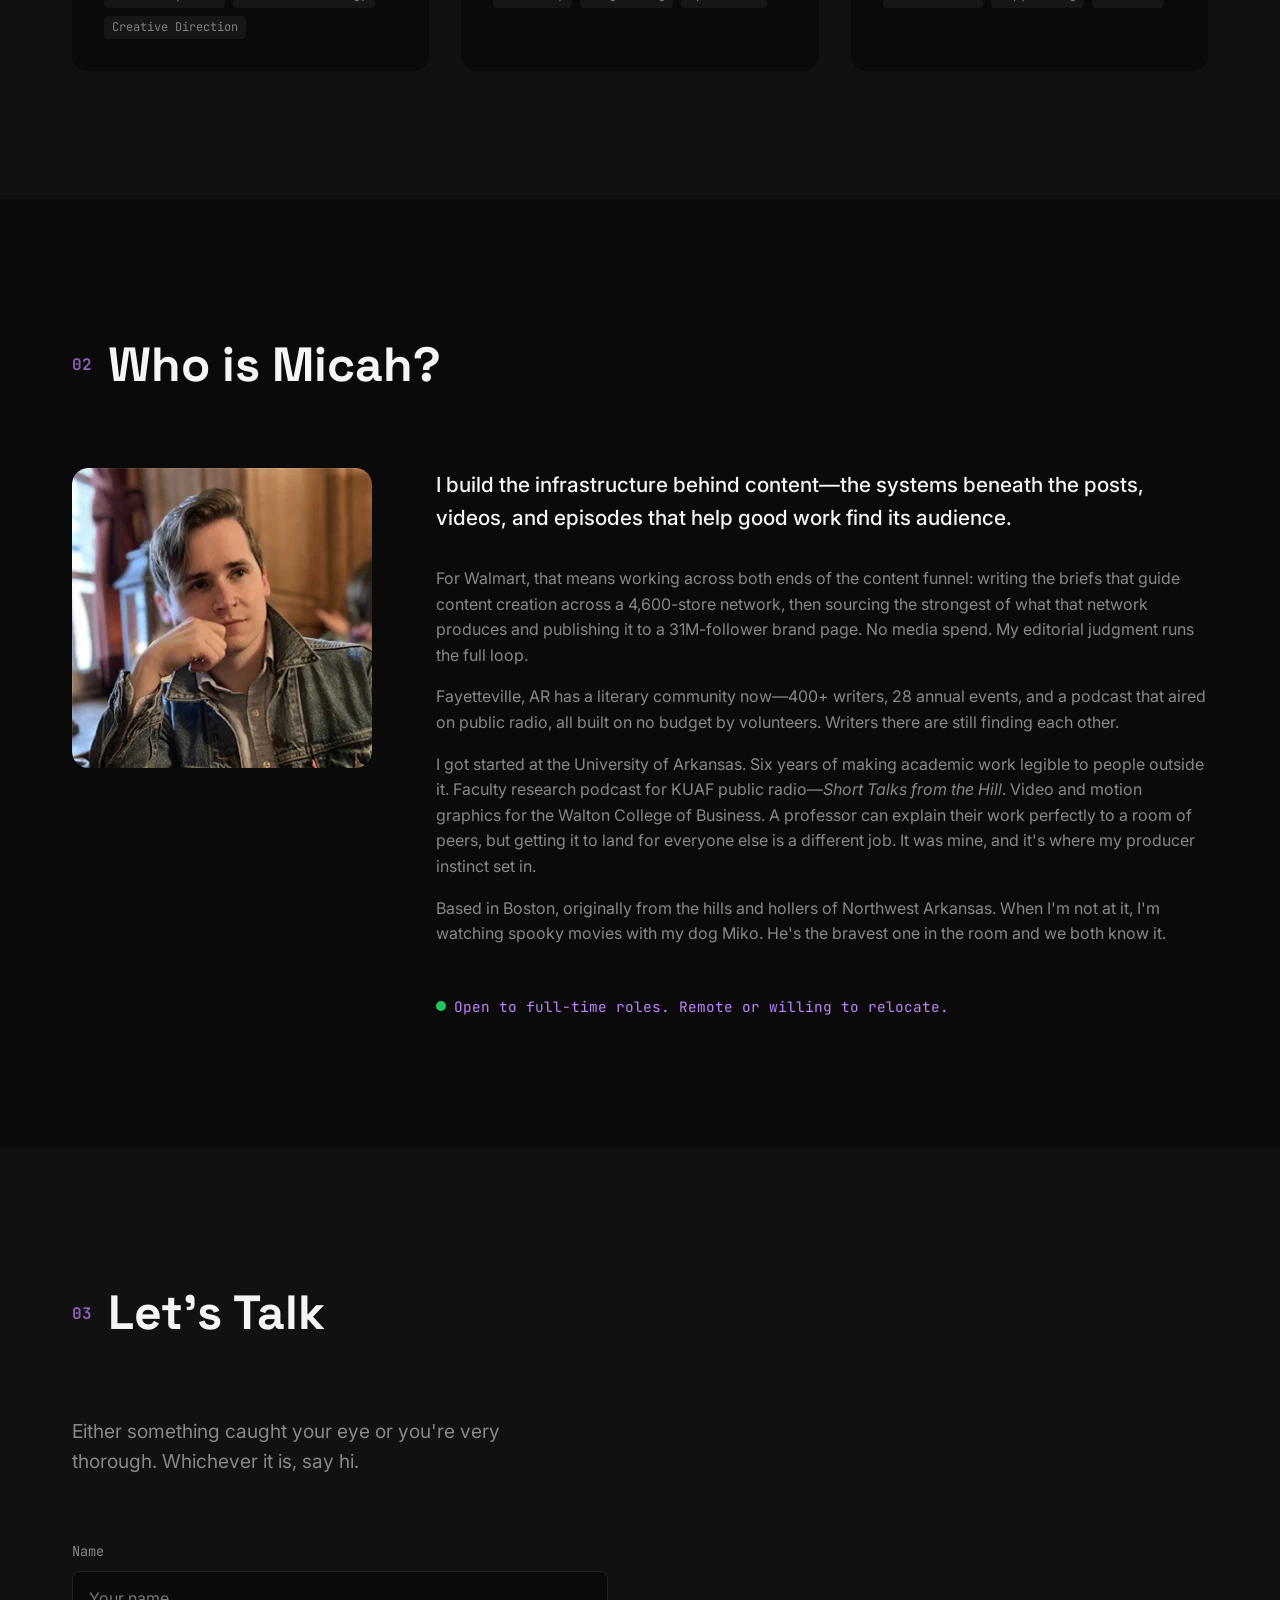
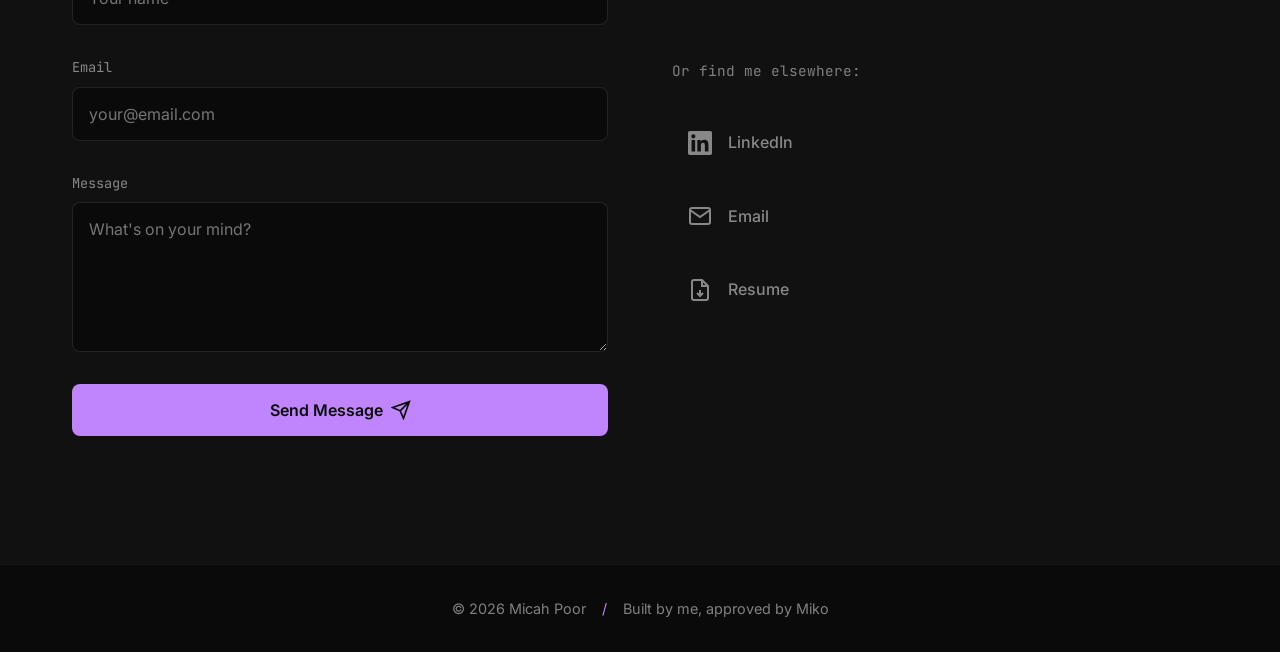
==== commit 9079140b: "Compact the mobile nav and hide it while scrolling down On phones the nav was two fixed rows (~90px)" ====
--- a/index.html
+++ b/index.html
@@ -36,7 +36,7 @@
     <link rel="preconnect" href="https://fonts.googleapis.com">
     <link rel="preconnect" href="https://fonts.gstatic.com" crossorigin>
     <link href="https://fonts.googleapis.com/css2?family=Space+Grotesk:wght@400;500;600;700&family=Inter:wght@400;500;600&family=JetBrains+Mono:wght@400;500&display=swap" rel="stylesheet">
-    <link rel="stylesheet" href="css/styles.css?v=20261013d">
+    <link rel="stylesheet" href="css/styles.css?v=20261013e">
 </head>
 <body>
     <a href="#main" class="skip-link">Skip to content</a>
@@ -421,7 +421,7 @@
         }
     }
     </script>
-    <script src="js/main.js?v=20261011b" defer></script>
+    <script src="js/main.js?v=20261013" defer></script>
     <script src="js/back-to-top.js?v=20261013c" defer></script>
 </body>
 </html>
--- a/css/styles.css
+++ b/css/styles.css
@@ -1389,31 +1389,34 @@
 }
 
 @media (max-width: 480px) {
-    /* Five nav items will not sit beside the logo on one row: at 375px they
-       overflowed the viewport by 38px, and at 320px the deficit is worse. Give
-       the logo its own line and let the links spread across the full width, so
-       the spacing stays even at any width instead of being squeezed out. */
+    /* One compact row: a smaller logo and tight link padding leave room for
+       all five links beside it. */
     .nav {
-        flex-wrap: wrap;
-        justify-content: center;
-        padding: 0.75rem var(--space-sm);
+        padding: 0.4rem var(--space-sm);
+        gap: 0.5rem;
+        transition: transform var(--transition-base), background var(--transition-base);
+    }
+
+    /* Slid away while scrolling down (main.js / gallery.js toggle the class),
+       but never while a keyboard user is inside it. */
+    .nav.nav-hidden:not(:focus-within) {
+        transform: translateY(-100%);
     }
 
     .nav-logo {
-        flex-basis: 100%;
-        text-align: center;
-        margin-bottom: 0.15rem;
+        font-size: 1.15rem;
     }
 
     .nav-links {
-        width: 100%;
-        justify-content: space-between;
-        gap: 0;
+        flex: 1;
+        justify-content: flex-end;
+        gap: 0.35rem;
     }
 
     /* 0.75rem is 12px exactly -- the floor set during the contrast pass. */
     .nav-link {
         font-size: 0.75rem;
+        padding-inline: 0.2rem;
     }
 
     /* Slimmer pills so "Content Strategist" fits its half of the grid at 320px. */
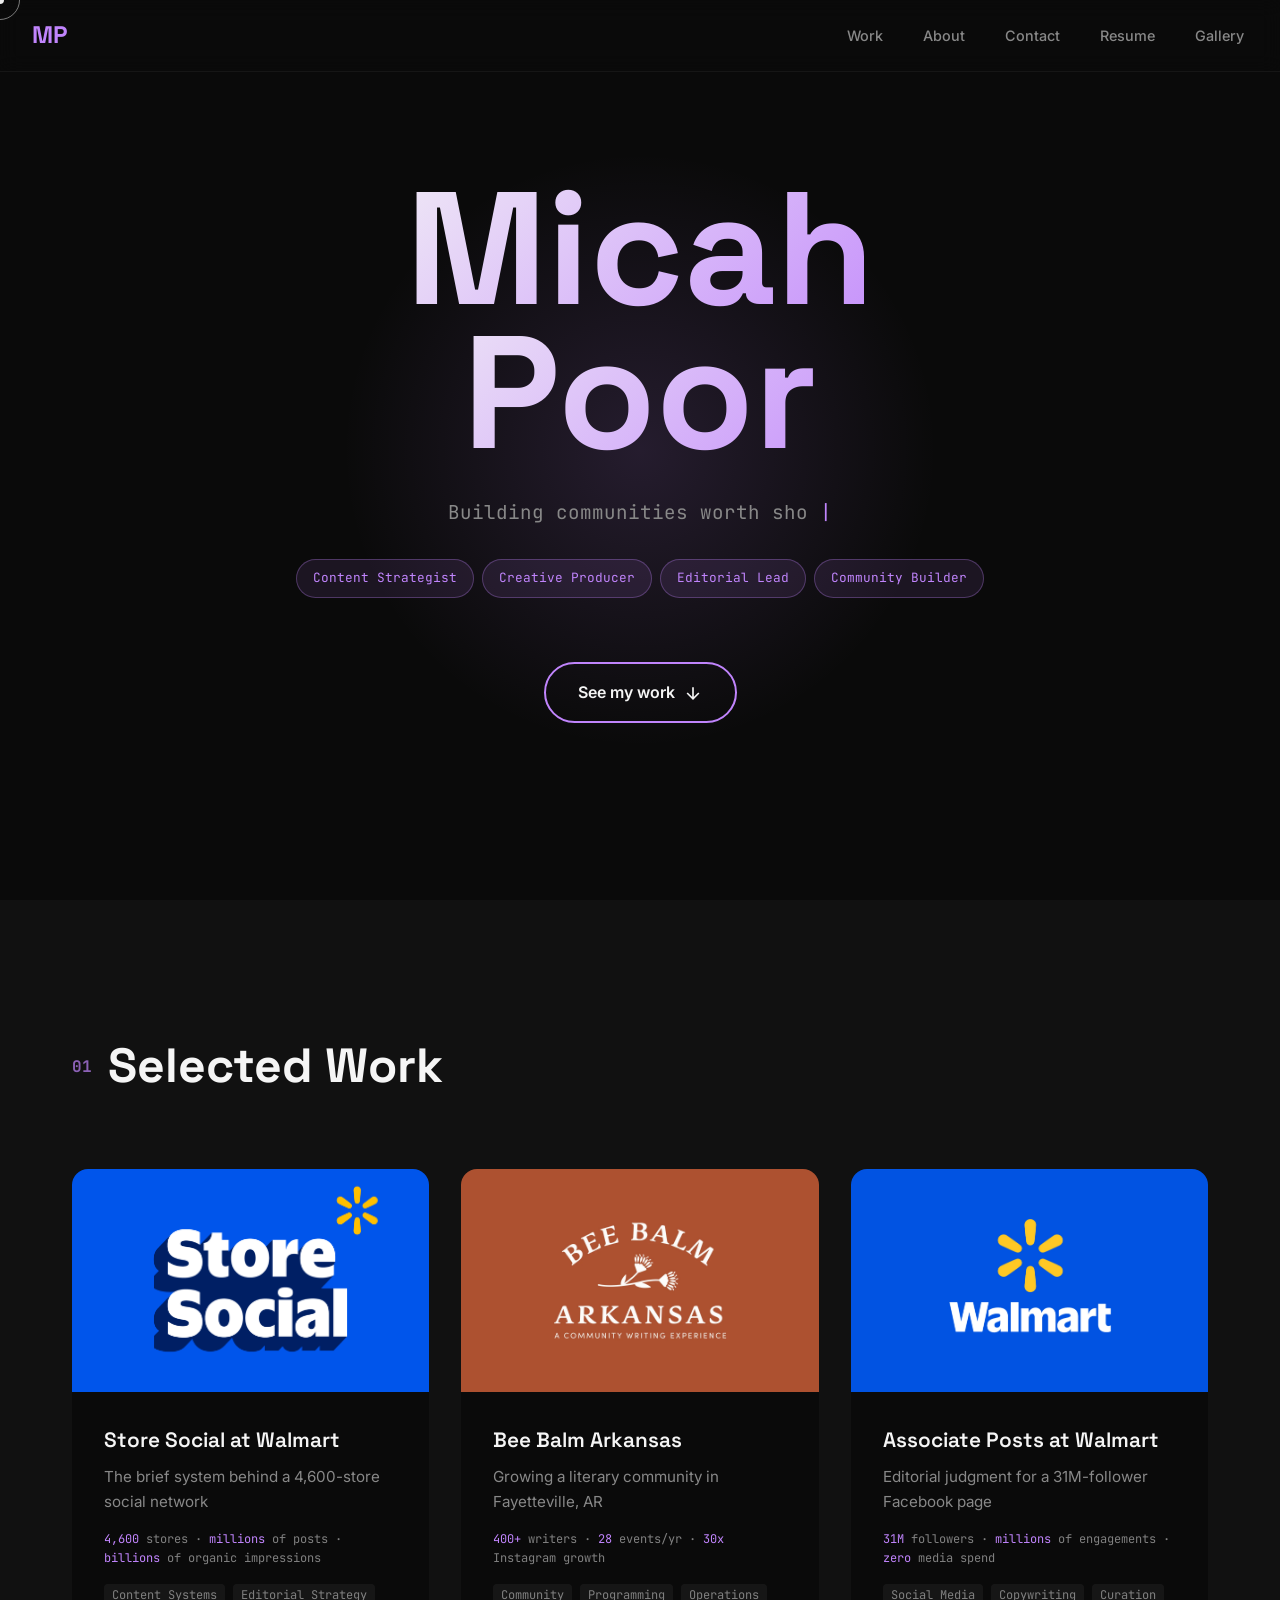
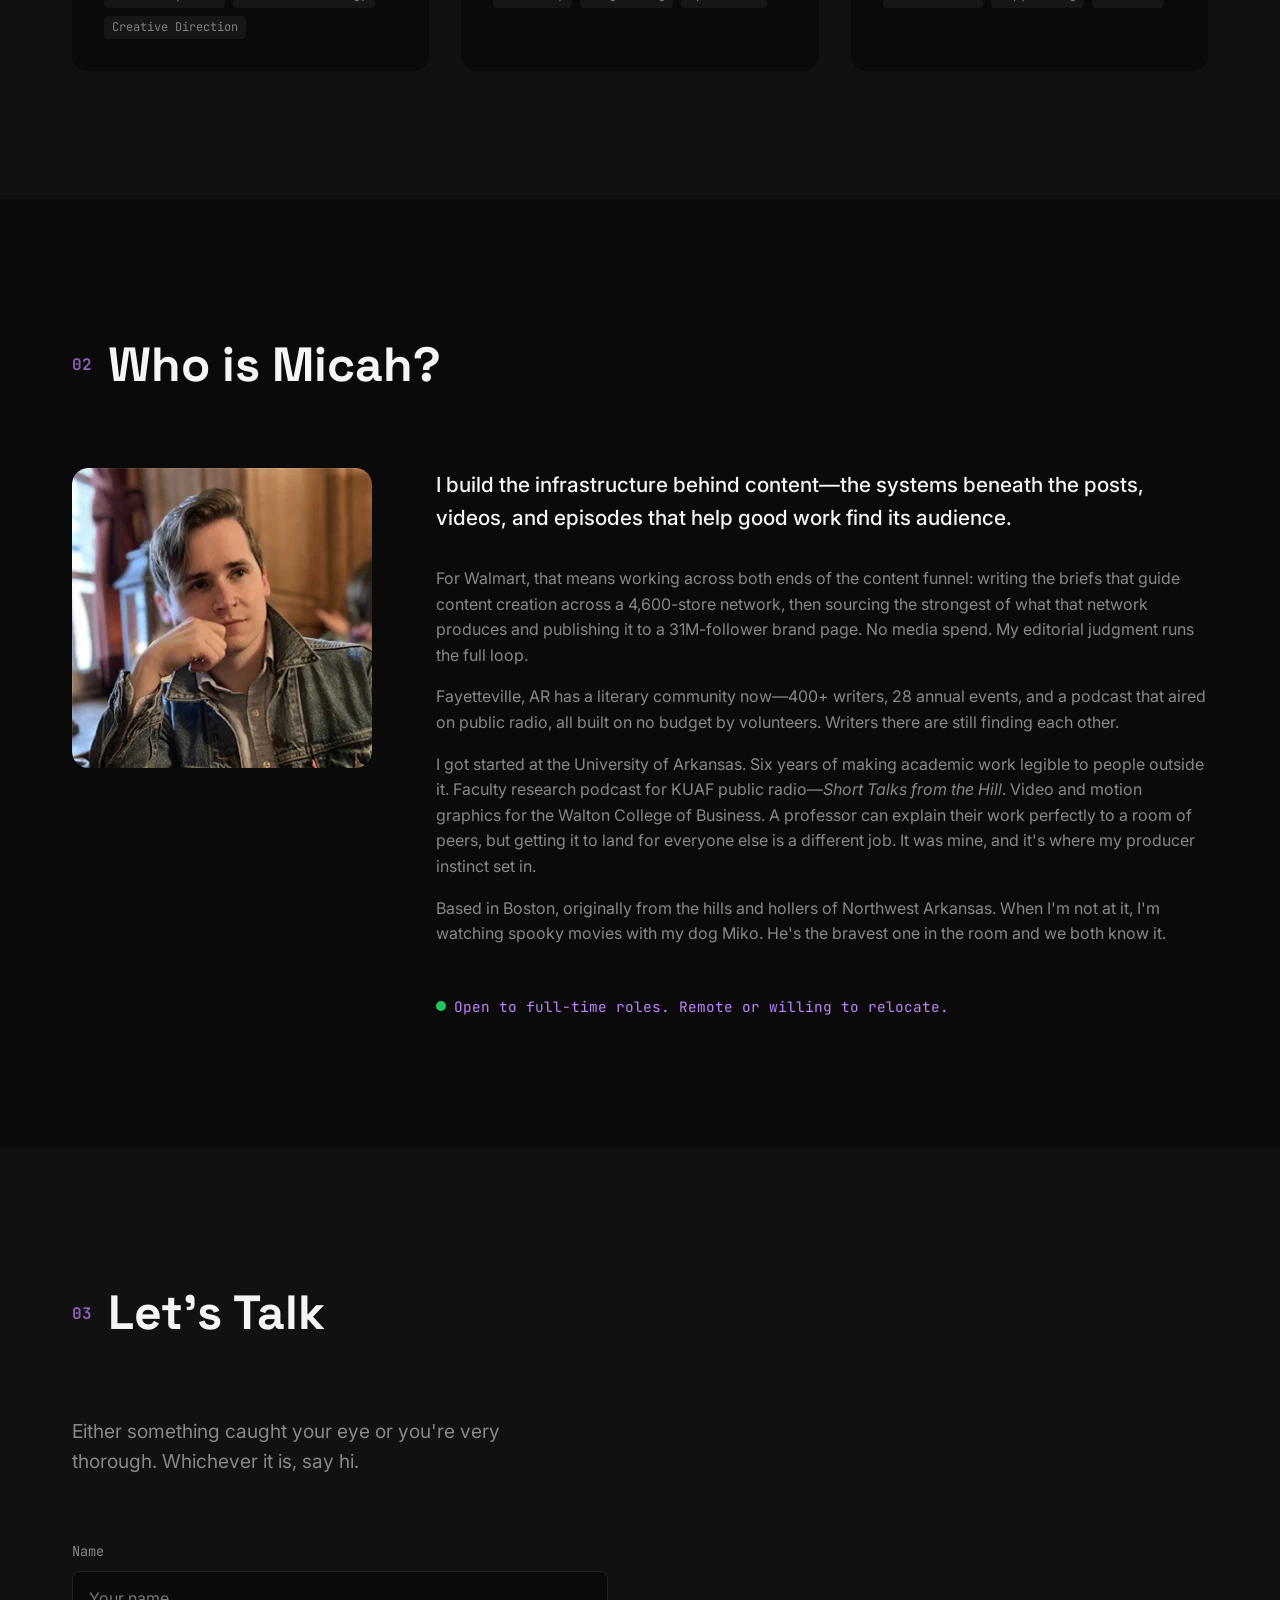
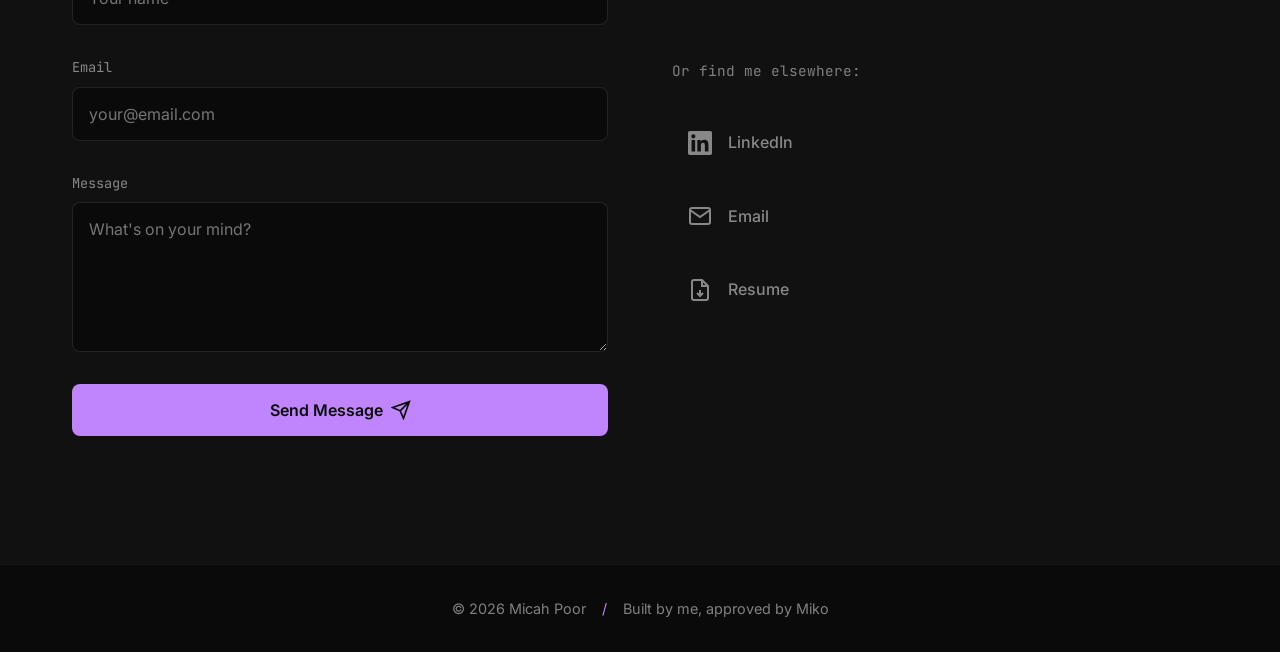
==== commit 23482f2e: "Keep the gallery sparkle beside its title on mobile Section titles stack their marker above the text" ====
--- a/index.html
+++ b/index.html
@@ -36,7 +36,7 @@
     <link rel="preconnect" href="https://fonts.googleapis.com">
     <link rel="preconnect" href="https://fonts.gstatic.com" crossorigin>
     <link href="https://fonts.googleapis.com/css2?family=Space+Grotesk:wght@400;500;600;700&family=Inter:wght@400;500;600&family=JetBrains+Mono:wght@400;500&display=swap" rel="stylesheet">
-    <link rel="stylesheet" href="css/styles.css?v=20261013e">
+    <link rel="stylesheet" href="css/styles.css?v=20261013f">
 </head>
 <body>
     <a href="#main" class="skip-link">Skip to content</a>
--- a/css/styles.css
+++ b/css/styles.css
@@ -1430,6 +1430,13 @@
         align-items: flex-start;
         gap: var(--space-xs);
     }
+
+    /* A one-glyph marker (the gallery's sparkle) reads better beside a short
+       title than stacked over it. */
+    .section-title--inline {
+        flex-direction: row;
+        align-items: center;
+    }
 }
 
 /* ===== GALLERY PAGE ===== */
